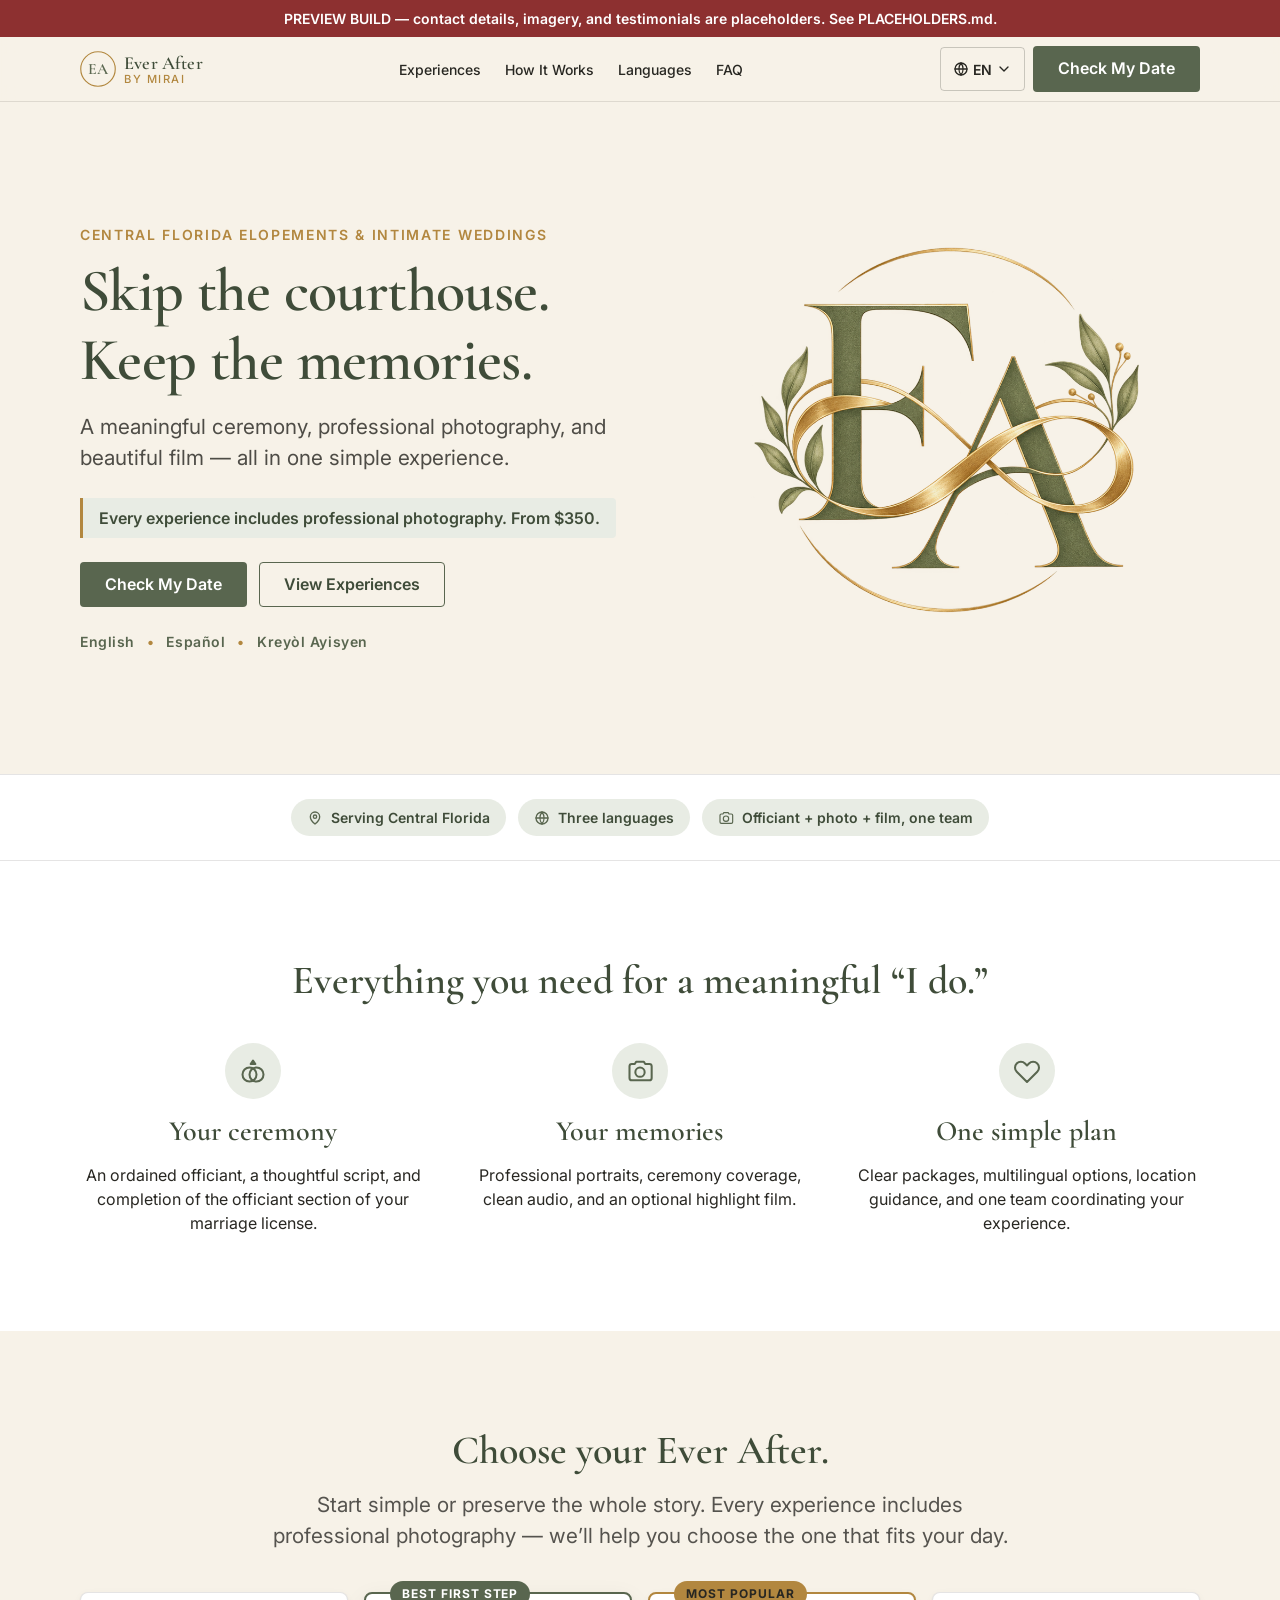
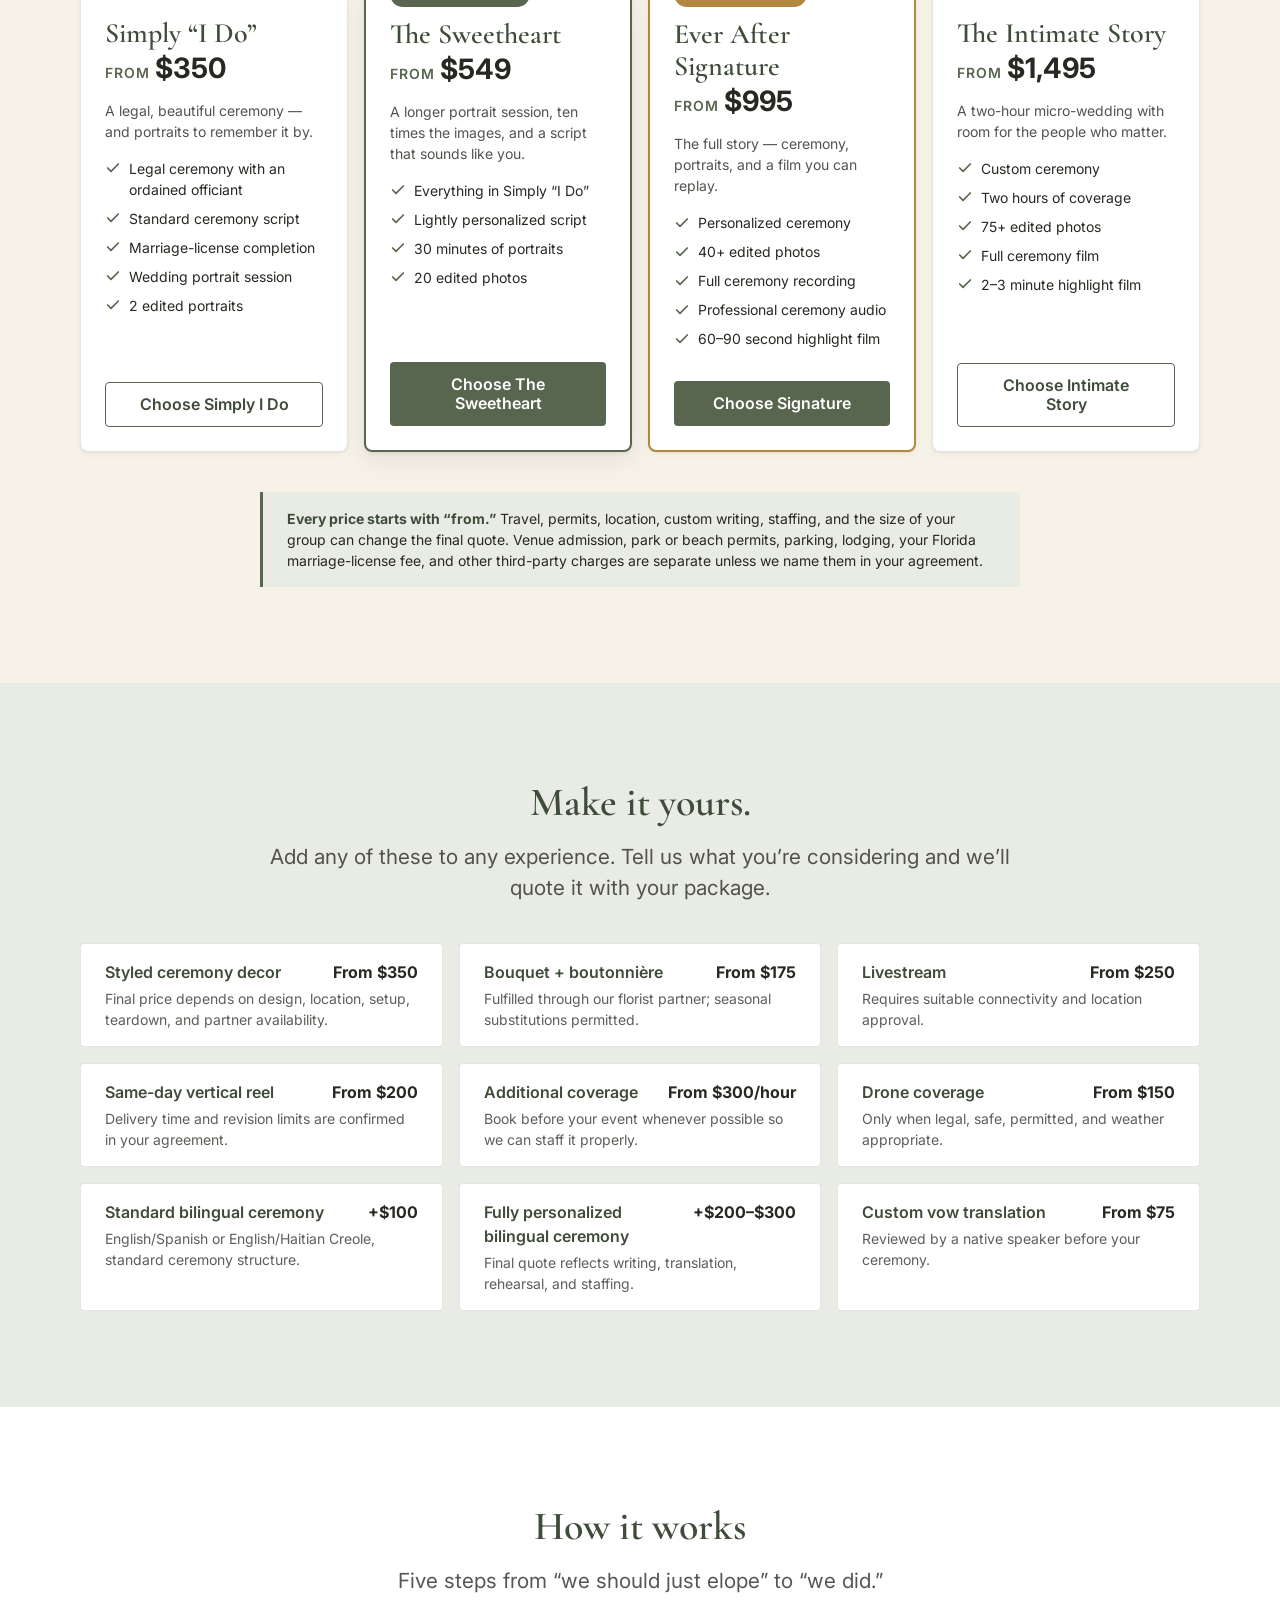
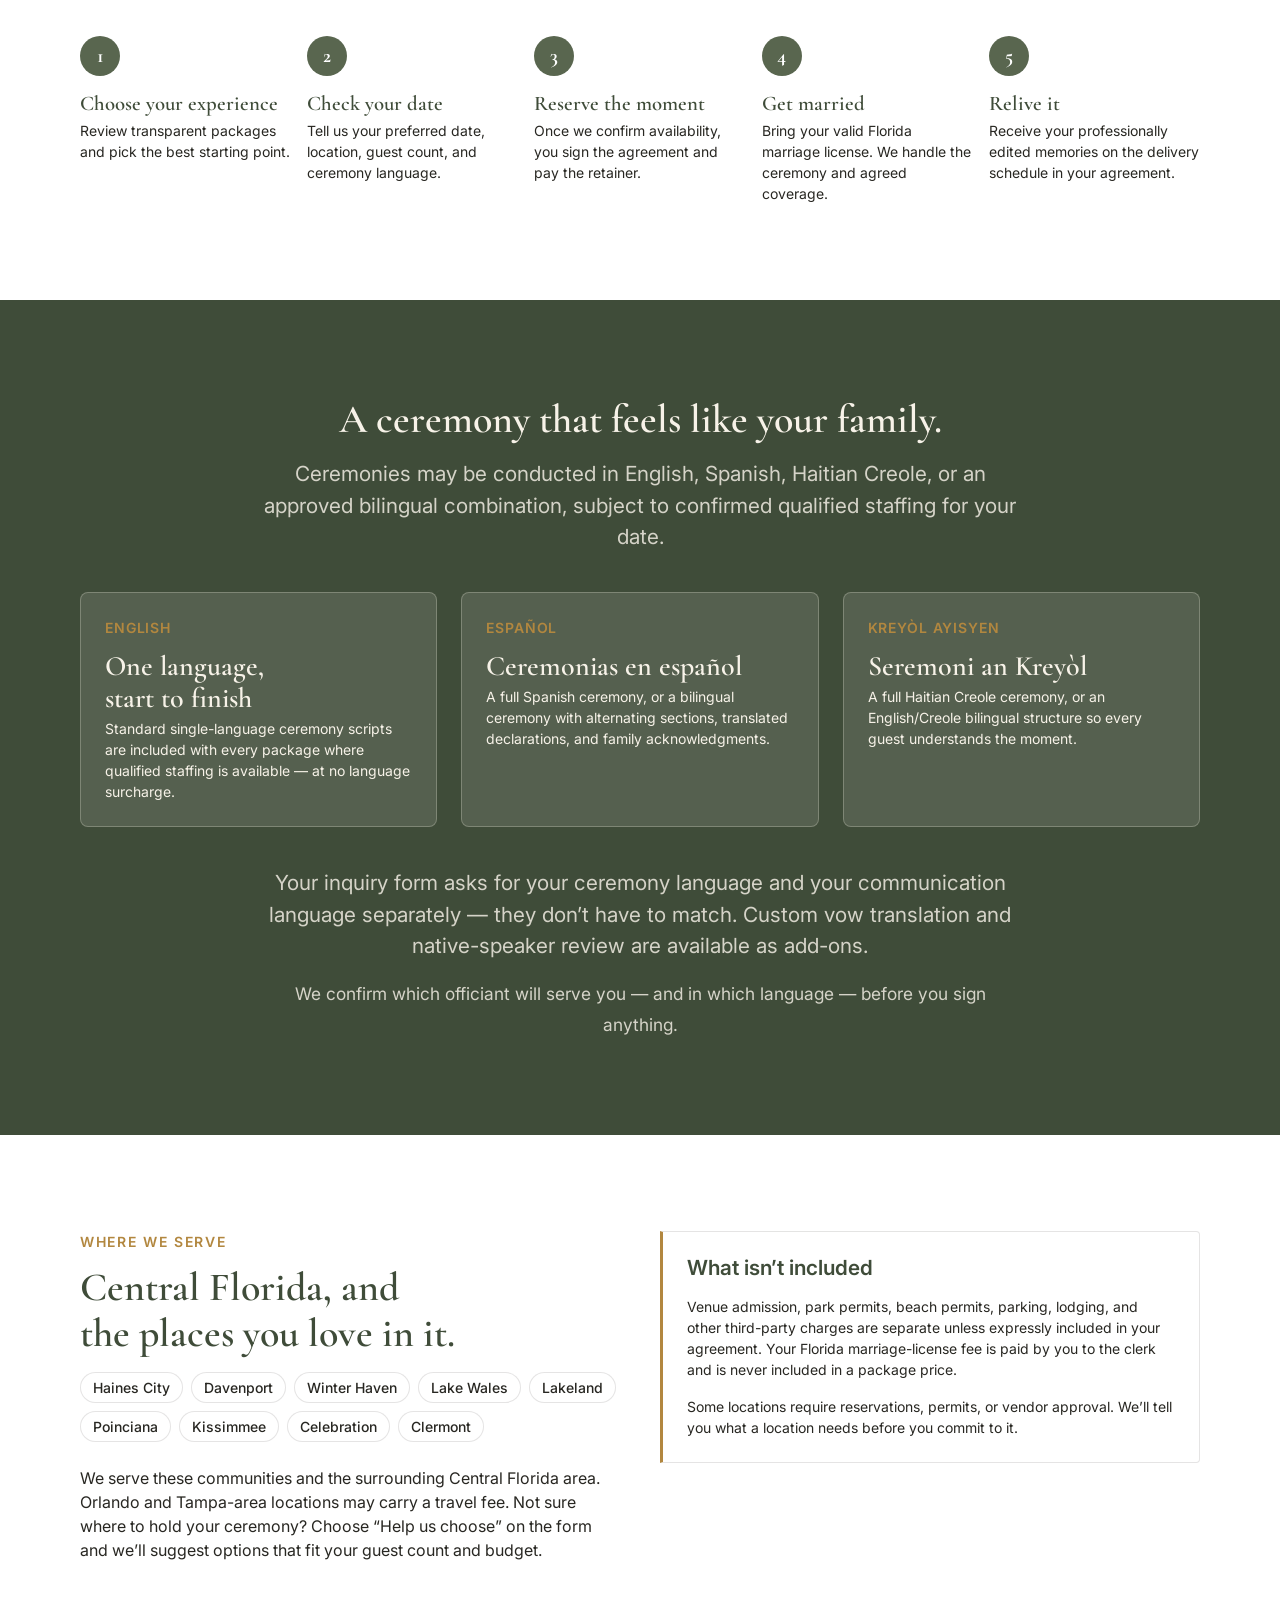
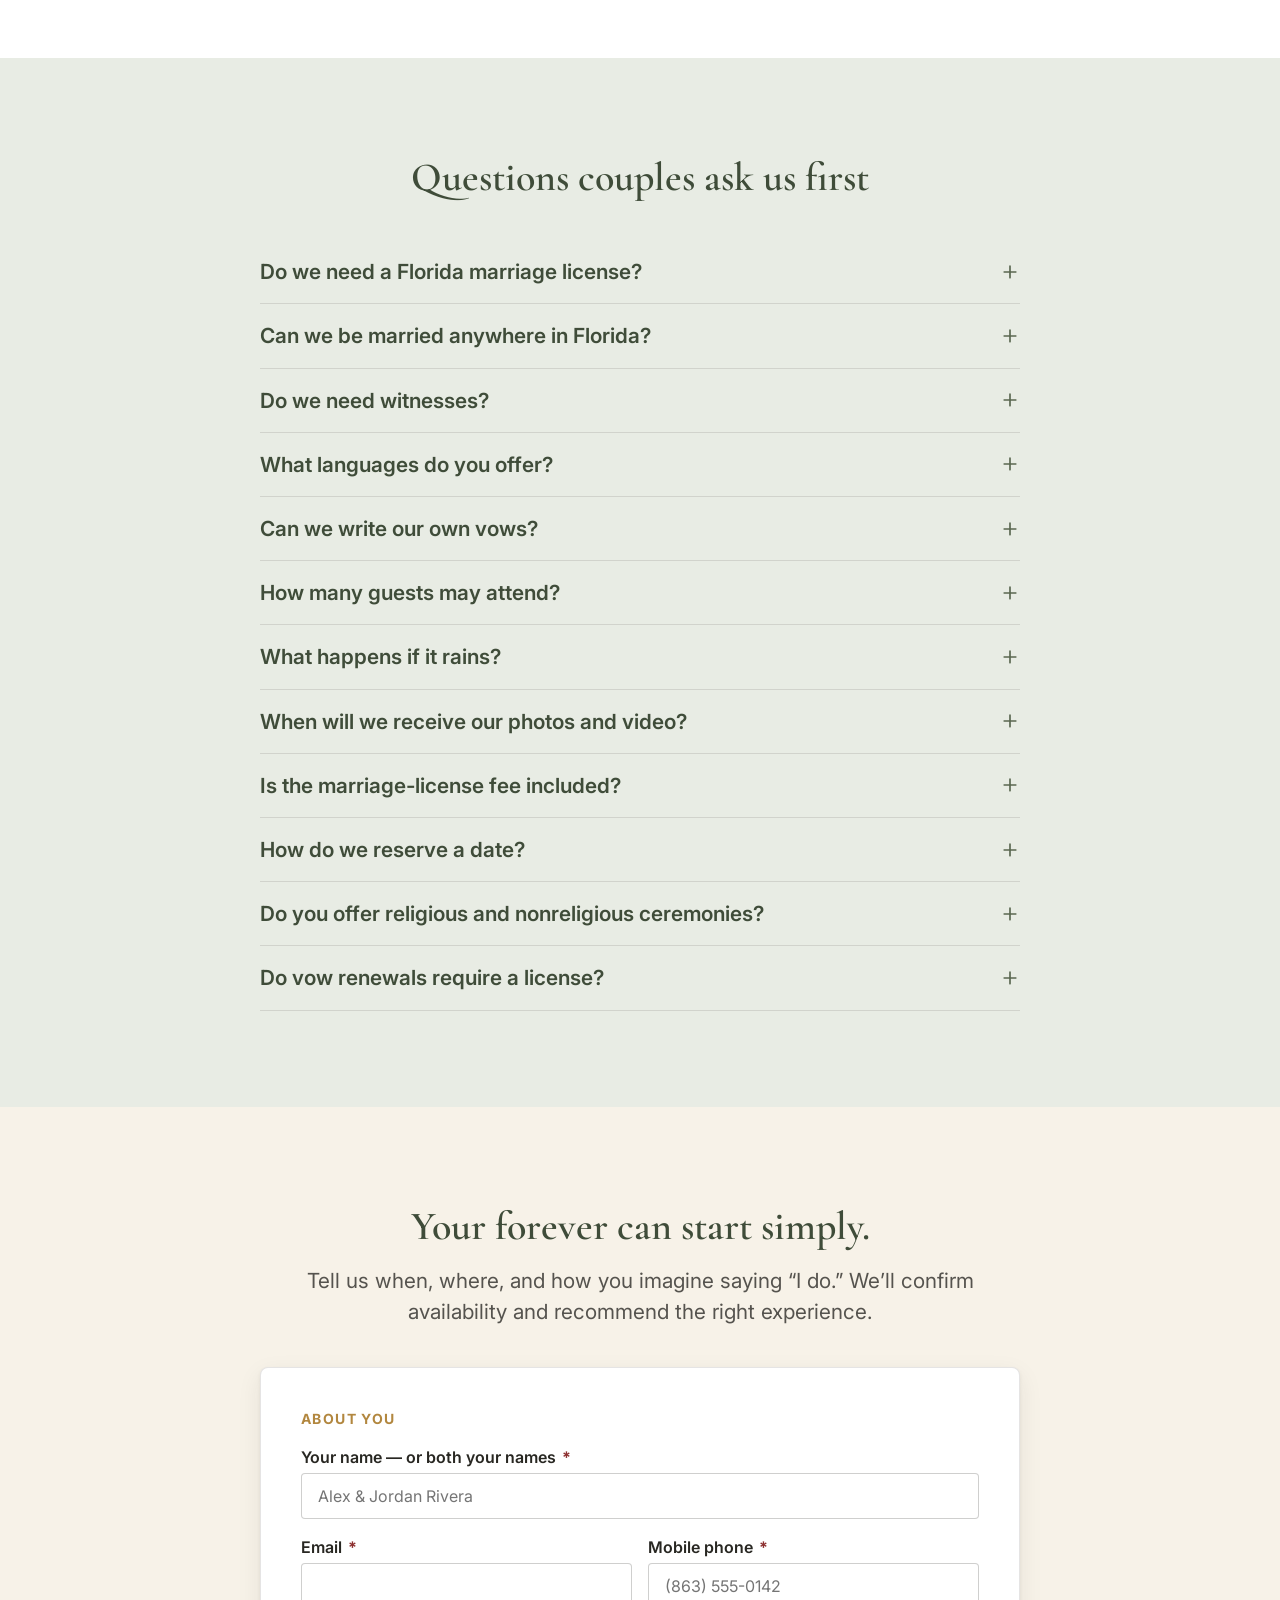
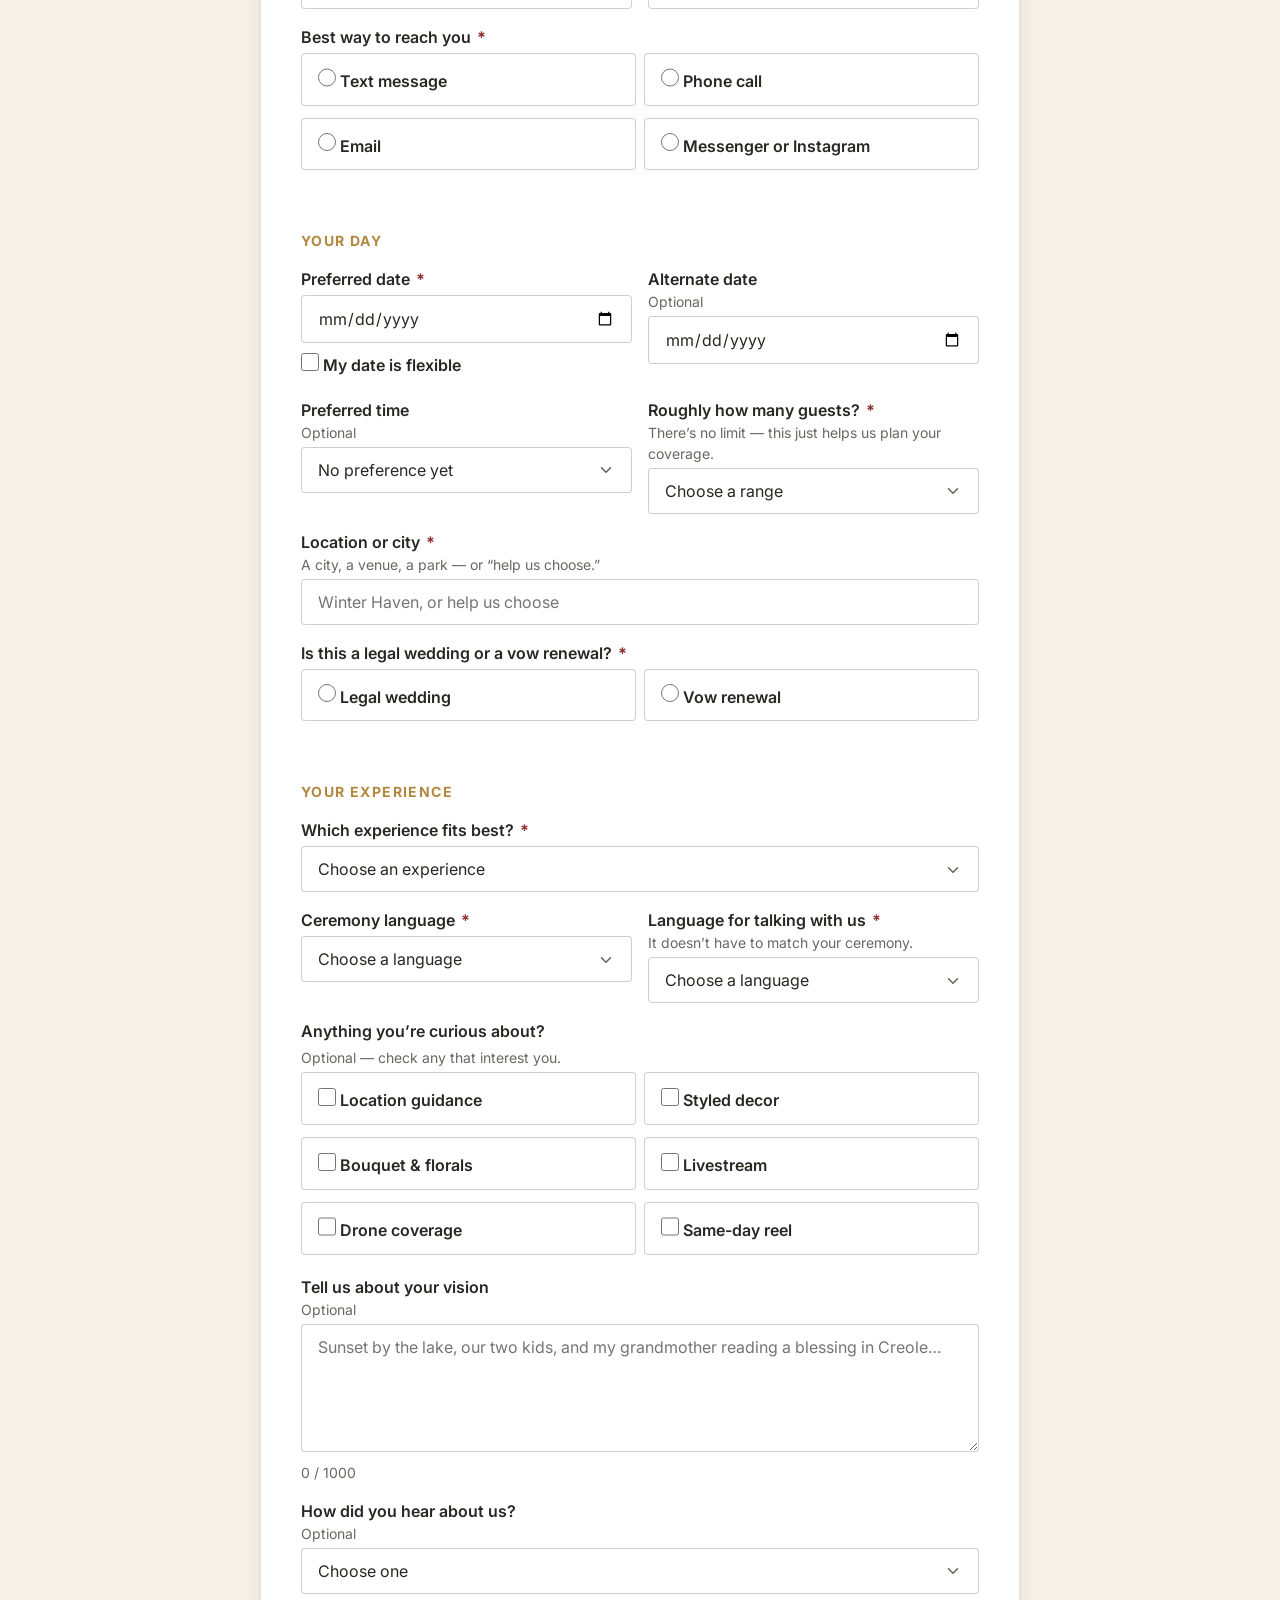
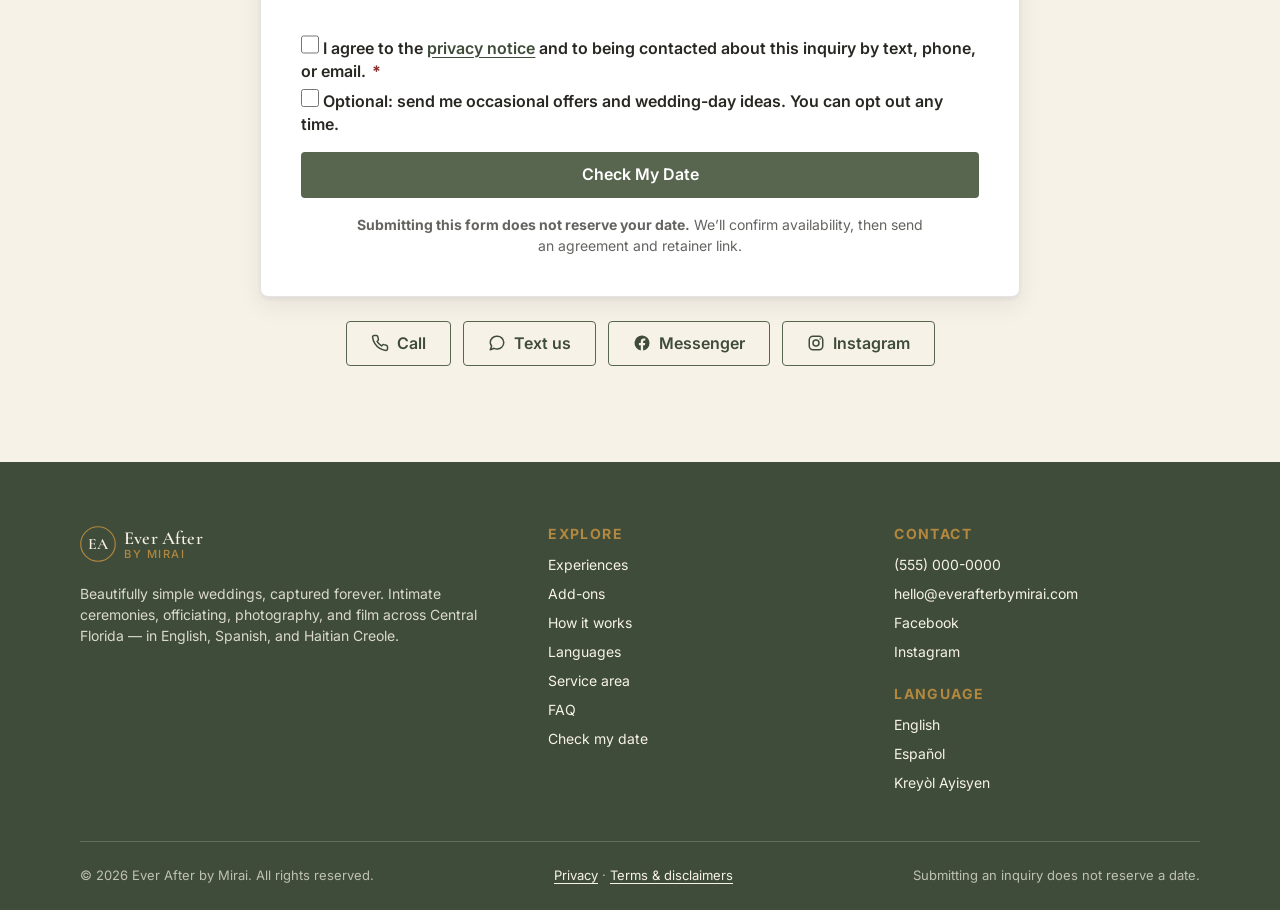
==== index.html @ f6a41e98 "Ever After by Mirai website — EN/ES/HT landing pages Static, no-build marketing and lead-conversion " ====
<!DOCTYPE html>
<html lang="en-US">
<head>
<meta charset="utf-8">
<meta name="viewport" content="width=device-width, initial-scale=1">

<!-- SEO §16.1 -->
<title>Central Florida Elopements &amp; Intimate Weddings | Ever After by Mirai</title>
<meta name="description" content="Simple, meaningful Central Florida weddings with officiating, photography, and film. Every package includes professional photos. English, Spanish, and Haitian Creole. From $350.">

<!-- Canonical + hreflang §9.3. TODO: replace the domain before launch. -->
<link rel="canonical" href="https://everafterbymirai.com/">
<link rel="alternate" hreflang="en-US" href="https://everafterbymirai.com/">
<link rel="alternate" hreflang="es-US" href="https://everafterbymirai.com/es/">
<link rel="alternate" hreflang="ht" href="https://everafterbymirai.com/ht/">
<link rel="alternate" hreflang="x-default" href="https://everafterbymirai.com/">

<!-- Open Graph §16.1 -->
<meta property="og:type" content="website">
<meta property="og:locale" content="en_US">
<meta property="og:locale:alternate" content="es_US">
<meta property="og:locale:alternate" content="ht_HT">
<meta property="og:site_name" content="Ever After by Mirai">
<meta property="og:url" content="https://everafterbymirai.com/">
<meta property="og:title" content="Ever After by Mirai | Intimate Florida Weddings">
<meta property="og:description" content="Officiating, photography, and film in one beautifully simple experience.">
<meta property="og:image" content="https://everafterbymirai.com/assets/images/og-card.jpg">
<meta property="og:image:width" content="1200">
<meta property="og:image:height" content="630">
<meta property="og:image:alt" content="Ever After by Mirai — Central Florida elopements and intimate weddings">
<meta name="twitter:card" content="summary_large_image">

<link rel="icon" href="/assets/icons/favicon.svg" type="image/svg+xml">
<link rel="apple-touch-icon" href="/assets/icons/apple-touch-icon.png">

<!-- Fonts §12.3. display=swap keeps text visible if Google Fonts is slow or
     blocked, per the §14 resilience requirement. -->
<link rel="preconnect" href="https://fonts.googleapis.com">
<link rel="preconnect" href="https://fonts.gstatic.com" crossorigin>
<link rel="stylesheet" href="https://fonts.googleapis.com/css2?family=Cormorant+Garamond:wght@500;600;700&amp;family=Inter:wght@400;500;600;700&amp;display=swap">

<link rel="stylesheet" href="/assets/css/styles.css">

<!--
  Structured data §16.2 — only truthful, currently-verifiable fields.
  Deliberately omitted until confirmed: aggregateRating and review (§16.2
  forbids self-serving review markup), priceRange, openingHours, and a street
  address. TODO: fill telephone, email, and sameAs from §25 before launch.
-->
<script type="application/ld+json">
{
  "@context": "https://schema.org",
  "@type": "LocalBusiness",
  "@id": "https://everafterbymirai.com/#business",
  "name": "Ever After by Mirai",
  "description": "Intimate wedding ceremonies, officiating, photography, and film for couples across Central Florida. Services offered in English, Spanish, and Haitian Creole.",
  "url": "https://everafterbymirai.com/",
  "logo": "https://everafterbymirai.com/assets/icons/logo.svg",
  "image": "https://everafterbymirai.com/assets/images/og-card.jpg",
  "telephone": "+1-555-000-0000",
  "email": "hello@everafterbymirai.com",
  "availableLanguage": ["en", "es", "ht"],
  "areaServed": [
    { "@type": "City", "name": "Haines City", "addressRegion": "FL" },
    { "@type": "City", "name": "Davenport", "addressRegion": "FL" },
    { "@type": "City", "name": "Winter Haven", "addressRegion": "FL" },
    { "@type": "City", "name": "Lake Wales", "addressRegion": "FL" },
    { "@type": "City", "name": "Lakeland", "addressRegion": "FL" },
    { "@type": "City", "name": "Poinciana", "addressRegion": "FL" },
    { "@type": "City", "name": "Kissimmee", "addressRegion": "FL" },
    { "@type": "City", "name": "Celebration", "addressRegion": "FL" },
    { "@type": "City", "name": "Clermont", "addressRegion": "FL" }
  ],
  "sameAs": [
    "https://www.facebook.com/everafterbymirai",
    "https://www.instagram.com/everafterbymirai"
  ]
}
</script>

<script src="/assets/js/main.js" defer></script>
</head>

<body data-page-type="landing">

<!-- ==== DELETE BEFORE PRODUCTION (see PLACEHOLDERS.md) ==================== -->
<div class="placeholder-banner">
  <p>PREVIEW BUILD — contact details, imagery, and testimonials are placeholders. See PLACEHOLDERS.md.</p>
</div>
<!-- ======================================================================== -->

<a class="skip-link" href="#main">Skip to content</a>

<!-- Icon sprite -->
<svg width="0" height="0" style="position:absolute" aria-hidden="true" focusable="false">
  <symbol id="i-check" viewBox="0 0 24 24" fill="none" stroke="currentColor" stroke-width="2.5" stroke-linecap="round" stroke-linejoin="round"><path d="M20 6L9 17l-5-5"/></symbol>
  <symbol id="i-globe" viewBox="0 0 24 24" fill="none" stroke="currentColor" stroke-width="2" stroke-linecap="round" stroke-linejoin="round"><circle cx="12" cy="12" r="9"/><path d="M3 12h18M12 3a15 15 0 010 18M12 3a15 15 0 000 18"/></symbol>
  <symbol id="i-chevron" viewBox="0 0 24 24" fill="none" stroke="currentColor" stroke-width="2" stroke-linecap="round" stroke-linejoin="round"><path d="M6 9l6 6 6-6"/></symbol>
  <symbol id="i-menu" viewBox="0 0 24 24" fill="none" stroke="currentColor" stroke-width="2" stroke-linecap="round"><path d="M3 6h18M3 12h18M3 18h18"/></symbol>
  <symbol id="i-close" viewBox="0 0 24 24" fill="none" stroke="currentColor" stroke-width="2" stroke-linecap="round"><path d="M18 6L6 18M6 6l12 12"/></symbol>
  <symbol id="i-plus" viewBox="0 0 24 24" fill="none" stroke="currentColor" stroke-width="2" stroke-linecap="round"><path d="M12 5v14M5 12h14"/></symbol>
  <symbol id="i-rings" viewBox="0 0 24 24" fill="none" stroke="currentColor" stroke-width="1.75" stroke-linecap="round" stroke-linejoin="round"><circle cx="9" cy="15" r="6"/><circle cx="15" cy="15" r="6"/><path d="M12 3l2 3h-4l2-3z"/></symbol>
  <symbol id="i-camera" viewBox="0 0 24 24" fill="none" stroke="currentColor" stroke-width="1.75" stroke-linecap="round" stroke-linejoin="round"><path d="M3 8a2 2 0 012-2h2.5l1.2-2h6.6l1.2 2H20a2 2 0 012 2v10a2 2 0 01-2 2H5a2 2 0 01-2-2V8z"/><circle cx="12" cy="13" r="4"/></symbol>
  <symbol id="i-calendar" viewBox="0 0 24 24" fill="none" stroke="currentColor" stroke-width="1.75" stroke-linecap="round" stroke-linejoin="round"><rect x="3" y="5" width="18" height="16" rx="2"/><path d="M3 10h18M8 3v4M16 3v4"/></symbol>
  <symbol id="i-pin" viewBox="0 0 24 24" fill="none" stroke="currentColor" stroke-width="2" stroke-linecap="round" stroke-linejoin="round"><path d="M12 21s7-5.5 7-11a7 7 0 10-14 0c0 5.5 7 11 7 11z"/><circle cx="12" cy="10" r="2.5"/></symbol>
  <symbol id="i-phone" viewBox="0 0 24 24" fill="none" stroke="currentColor" stroke-width="2" stroke-linecap="round" stroke-linejoin="round"><path d="M22 16.9v3a2 2 0 01-2.2 2 19.8 19.8 0 01-8.6-3.1 19.5 19.5 0 01-6-6A19.8 19.8 0 012.1 4.2 2 2 0 014.1 2h3a2 2 0 012 1.7c.1 1 .4 1.9.7 2.8a2 2 0 01-.5 2.1L8.1 9.9a16 16 0 006 6l1.3-1.3a2 2 0 012.1-.4c.9.3 1.8.6 2.8.7a2 2 0 011.7 2z"/></symbol>
  <symbol id="i-chat" viewBox="0 0 24 24" fill="none" stroke="currentColor" stroke-width="2" stroke-linecap="round" stroke-linejoin="round"><path d="M21 11.5a8.4 8.4 0 01-9 8.4 9.5 9.5 0 01-3.9-.8L3 21l1.9-4.9A8.4 8.4 0 013 11.5a8.4 8.4 0 018.5-8.4h.5A8.4 8.4 0 0121 11a.5.5 0 010 .5z"/></symbol>
  <symbol id="i-image" viewBox="0 0 24 24" fill="none" stroke="currentColor" stroke-width="1.75" stroke-linecap="round" stroke-linejoin="round"><rect x="3" y="4" width="18" height="16" rx="2"/><circle cx="8.5" cy="9.5" r="1.5"/><path d="M21 15l-5-5L5 20"/></symbol>
  <symbol id="i-heart" viewBox="0 0 24 24" fill="none" stroke="currentColor" stroke-width="1.75" stroke-linecap="round" stroke-linejoin="round"><path d="M20.8 5.6a5 5 0 00-7.1 0L12 7.3l-1.7-1.7a5 5 0 10-7.1 7.1L12 21.4l8.8-8.7a5 5 0 000-7.1z"/></symbol>
  <symbol id="i-facebook" viewBox="0 0 24 24" fill="currentColor"><path d="M22 12a10 10 0 10-11.6 9.9v-7H7.9V12h2.5V9.8c0-2.5 1.5-3.9 3.8-3.9 1.1 0 2.2.2 2.2.2v2.5h-1.3c-1.2 0-1.6.8-1.6 1.6V12h2.8l-.4 2.9h-2.4v7A10 10 0 0022 12z"/></symbol>
  <symbol id="i-instagram" viewBox="0 0 24 24" fill="none" stroke="currentColor" stroke-width="2"><rect x="3" y="3" width="18" height="18" rx="5"/><circle cx="12" cy="12" r="4"/><circle cx="17.5" cy="6.5" r="1" fill="currentColor" stroke="none"/></symbol>
</svg>

<!-- ======================================================================
     HEADER §7.1
     ====================================================================== -->
<header class="site-header">
  <div class="container site-header__inner">

    <a class="brand" href="/">
      <svg class="brand__mark" viewBox="0 0 48 48" aria-hidden="true" focusable="false">
        <circle cx="24" cy="24" r="23" fill="none" stroke="#B2873F" stroke-width="1.5"/>
        <text x="24" y="31" text-anchor="middle" font-family="Cormorant Garamond, Georgia, serif"
              font-size="21" font-weight="600" fill="#59664F">EA</text>
      </svg>
      <span class="brand__name">Ever After<span>by Mirai</span></span>
    </a>

    <nav class="site-nav" aria-label="Main">
      <a href="#experiences">Experiences</a>
      <a href="#how-it-works">How It Works</a>
      <a href="#languages">Languages</a>
      <a href="#faq">FAQ</a>
    </nav>

    <div class="header__actions">

      <!-- Language selector §7.1: text labels, never flags alone -->
      <div class="lang-switcher">
        <button type="button" class="lang-switcher__toggle" data-lang-toggle
                aria-expanded="false" aria-controls="lang-menu"
                aria-label="Change language. Current language: English">
          <svg aria-hidden="true" focusable="false"><use href="#i-globe"></use></svg>
          <span aria-hidden="true">EN</span>
          <svg class="lang-switcher__chev" aria-hidden="true" focusable="false"><use href="#i-chevron"></use></svg>
        </button>
        <ul class="lang-switcher__menu" id="lang-menu" hidden>
          <li><a href="/"    hreflang="en-US" lang="en-US" data-lang-link="en-US" aria-current="true">English <span class="lang-switcher__check" aria-hidden="true">✓</span><span class="visually-hidden">(current language)</span></a></li>
          <li><a href="/es/" hreflang="es-US" lang="es-US" data-lang-link="es-US">Español</a></li>
          <li><a href="/ht/" hreflang="ht"    lang="ht"    data-lang-link="ht">Kreyòl Ayisyen</a></li>
        </ul>
      </div>

      <a class="btn btn--primary header__cta" href="#inquiry">Check My Date</a>

      <button type="button" class="menu-toggle" data-menu-toggle
              aria-expanded="false" aria-controls="mobile-nav" aria-label="Menu">
        <svg class="menu-toggle__open" aria-hidden="true" focusable="false"><use href="#i-menu"></use></svg>
        <svg class="menu-toggle__close" aria-hidden="true" focusable="false"><use href="#i-close"></use></svg>
      </button>
    </div>
  </div>

  <nav class="mobile-nav" id="mobile-nav" aria-label="Mobile" hidden>
    <div class="container">
      <ul>
        <li><a href="#experiences">Experiences</a></li>
        <li><a href="#how-it-works">How It Works</a></li>
        <li><a href="#languages">Languages</a></li>
        <li><a href="#service-area">Service Area</a></li>
        <li><a href="#faq">FAQ</a></li>
      </ul>
      <a class="btn btn--primary btn--block" href="#inquiry">Check My Date</a>
    </div>
  </nav>
</header>

<main id="main">

<!-- ======================================================================
     HERO §7.2
     ====================================================================== -->
<section class="hero" data-hero>
  <div class="container hero__grid">
    <div class="hero__content">
      <span class="eyebrow">Central Florida Elopements &amp; Intimate Weddings</span>
      <h1>Skip the courthouse.<br>Keep the memories.</h1>
      <p class="hero__lede">
        A meaningful ceremony, professional photography, and beautiful film —
        all in one simple experience.
      </p>
      <p class="hero__price">Every experience includes professional photography. From&nbsp;$350.</p>

      <div class="btn-row">
        <a class="btn btn--primary" href="#inquiry">Check My Date</a>
        <a class="btn btn--secondary" href="#experiences">View Experiences</a>
      </div>

      <p class="hero__trust">
        English <span aria-hidden="true">•</span> Español <span aria-hidden="true">•</span> Kreyòl Ayisyen
      </p>
    </div>

    <!--
      §7.2 / §7.8: the brand monogram stands in until a real intimate-wedding
      photograph is available. It is brand art, not client work, so nothing here
      implies a past wedding. Alt text describes it as the logo it is.
      TODO: replace with a real hero photograph — see PLACEHOLDERS.md.
    -->
    <div class="hero__media hero__media--brand">
      <img src="/assets/images/ea-monogram.png"
           alt="Ever After by Mirai monogram: the letters E and A in sage green, joined by a gold ribbon and framed by olive leaves."
           width="900" height="900"
           fetchpriority="high" decoding="async">
    </div>
  </div>
</section>

<!-- Trust chips §12.4 -->
<div class="trust-chips">
  <span class="chip"><svg aria-hidden="true" focusable="false"><use href="#i-pin"></use></svg> Serving Central Florida</span>
  <span class="chip"><svg aria-hidden="true" focusable="false"><use href="#i-globe"></use></svg> Three languages</span>
  <span class="chip"><svg aria-hidden="true" focusable="false"><use href="#i-camera"></use></svg> Officiant + photo + film, one team</span>
</div>

<!-- ======================================================================
     VALUE PROPOSITION §7.3
     ====================================================================== -->
<section class="section section--white" aria-labelledby="value-heading">
  <div class="container">
    <div class="section-head">
      <h2 id="value-heading">Everything you need for a meaningful “I do.”</h2>
    </div>

    <div class="pillars">
      <div class="pillar">
        <span class="pillar__icon"><svg aria-hidden="true" focusable="false"><use href="#i-rings"></use></svg></span>
        <h3>Your ceremony</h3>
        <p>An ordained officiant, a thoughtful script, and completion of the officiant section of your marriage license.</p>
      </div>
      <div class="pillar">
        <span class="pillar__icon"><svg aria-hidden="true" focusable="false"><use href="#i-camera"></use></svg></span>
        <h3>Your memories</h3>
        <p>Professional portraits, ceremony coverage, clean audio, and an optional highlight film.</p>
      </div>
      <div class="pillar">
        <span class="pillar__icon"><svg aria-hidden="true" focusable="false"><use href="#i-heart"></use></svg></span>
        <h3>One simple plan</h3>
        <p>Clear packages, multilingual options, location guidance, and one team coordinating your experience.</p>
      </div>
    </div>
  </div>
</section>

<!-- ======================================================================
     PACKAGES §7.4
     ====================================================================== -->
<section class="section section--ivory" id="experiences" aria-labelledby="packages-heading">
  <div class="container">
    <div class="section-head">
      <h2 id="packages-heading">Choose your Ever After.</h2>
      <p>
        Start simple or preserve the whole story. Every experience includes
        professional photography — we’ll help you choose the one that fits your day.
      </p>
    </div>

    <div class="packages">

      <article class="package" data-package-id="simply-i-do">
        <h3 class="package__name">Simply “I Do”</h3>
        <p class="package__price"><span class="from">From</span> $350</p>
        <p class="package__desc">A legal, beautiful ceremony — and portraits to remember it by.</p>
        <ul class="package__list">
          <li><svg aria-hidden="true" focusable="false"><use href="#i-check"></use></svg> Legal ceremony with an ordained officiant</li>
          <li><svg aria-hidden="true" focusable="false"><use href="#i-check"></use></svg> Standard ceremony script</li>
          <li><svg aria-hidden="true" focusable="false"><use href="#i-check"></use></svg> Marriage-license completion</li>
          <li><svg aria-hidden="true" focusable="false"><use href="#i-check"></use></svg> Wedding portrait session</li>
          <li><svg aria-hidden="true" focusable="false"><use href="#i-check"></use></svg> 2 edited portraits</li>
        </ul>
        <button type="button" class="btn btn--secondary btn--block"
                data-package-select="simply-i-do" data-package-price="350">
          Choose Simply I Do
        </button>
      </article>

      <!-- §7.4: The Sweetheart is visually emphasized as the approachable
           entry into media coverage. -->
      <article class="package package--featured" data-package-id="sweetheart">
        <span class="package__flag package__flag--featured">Best first step</span>
        <h3 class="package__name">The Sweetheart</h3>
        <p class="package__price"><span class="from">From</span> $549</p>
        <p class="package__desc">A longer portrait session, ten times the images, and a script that sounds like you.</p>
        <ul class="package__list">
          <li><svg aria-hidden="true" focusable="false"><use href="#i-check"></use></svg> Everything in Simply “I Do”</li>
          <li><svg aria-hidden="true" focusable="false"><use href="#i-check"></use></svg> Lightly personalized script</li>
          <li><svg aria-hidden="true" focusable="false"><use href="#i-check"></use></svg> 30 minutes of portraits</li>
          <li><svg aria-hidden="true" focusable="false"><use href="#i-check"></use></svg> 20 edited photos</li>
        </ul>
        <button type="button" class="btn btn--primary btn--block"
                data-package-select="sweetheart" data-package-price="549">
          Choose The Sweetheart
        </button>
      </article>

      <article class="package package--popular" data-package-id="signature">
        <span class="package__flag package__flag--popular">Most popular</span>
        <h3 class="package__name">Ever After Signature</h3>
        <p class="package__price"><span class="from">From</span> $995</p>
        <p class="package__desc">The full story — ceremony, portraits, and a film you can replay.</p>
        <ul class="package__list">
          <li><svg aria-hidden="true" focusable="false"><use href="#i-check"></use></svg> Personalized ceremony</li>
          <li><svg aria-hidden="true" focusable="false"><use href="#i-check"></use></svg> 40+ edited photos</li>
          <li><svg aria-hidden="true" focusable="false"><use href="#i-check"></use></svg> Full ceremony recording</li>
          <li><svg aria-hidden="true" focusable="false"><use href="#i-check"></use></svg> Professional ceremony audio</li>
          <li><svg aria-hidden="true" focusable="false"><use href="#i-check"></use></svg> 60–90 second highlight film</li>
        </ul>
        <button type="button" class="btn btn--primary btn--block"
                data-package-select="signature" data-package-price="995">
          Choose Signature
        </button>
      </article>

      <article class="package" data-package-id="intimate-story">
        <h3 class="package__name">The Intimate Story</h3>
        <p class="package__price"><span class="from">From</span> $1,495</p>
        <p class="package__desc">A two-hour micro-wedding with room for the people who matter.</p>
        <ul class="package__list">
          <li><svg aria-hidden="true" focusable="false"><use href="#i-check"></use></svg> Custom ceremony</li>
          <li><svg aria-hidden="true" focusable="false"><use href="#i-check"></use></svg> Two hours of coverage</li>
          <li><svg aria-hidden="true" focusable="false"><use href="#i-check"></use></svg> 75+ edited photos</li>
          <li><svg aria-hidden="true" focusable="false"><use href="#i-check"></use></svg> Full ceremony film</li>
          <li><svg aria-hidden="true" focusable="false"><use href="#i-check"></use></svg> 2–3 minute highlight film</li>
        </ul>
        <button type="button" class="btn btn--secondary btn--block"
                data-package-select="intimate-story" data-package-price="1495">
          Choose Intimate Story
        </button>
      </article>
    </div>

    <!-- §7.4 package-display rule + PKG-01, PKG-05, PKG-06 -->
    <div class="package-note">
      <p>
        <strong>Every price starts with “from.”</strong> Travel, permits, location,
        custom writing, staffing, and the size of your group can change the final
        quote. Venue admission, park or beach permits, parking, lodging, your
        Florida marriage-license fee, and other third-party charges are separate
        unless we name them in your agreement.
      </p>
    </div>
  </div>
</section>

<!-- ======================================================================
     ADD-ONS §7.5
     ====================================================================== -->
<section class="section section--sage" id="add-ons" aria-labelledby="addons-heading">
  <div class="container">
    <div class="section-head">
      <h2 id="addons-heading">Make it yours.</h2>
      <p>Add any of these to any experience. Tell us what you’re considering and we’ll quote it with your package.</p>
    </div>

    <div class="addons">
      <div class="addon">
        <p class="addon__head"><span class="addon__name">Styled ceremony decor</span><span class="addon__price">From $350</span></p>
        <p class="addon__note">Final price depends on design, location, setup, teardown, and partner availability.</p>
      </div>
      <div class="addon">
        <p class="addon__head"><span class="addon__name">Bouquet + boutonnière</span><span class="addon__price">From $175</span></p>
        <p class="addon__note">Fulfilled through our florist partner; seasonal substitutions permitted.</p>
      </div>
      <div class="addon">
        <p class="addon__head"><span class="addon__name">Livestream</span><span class="addon__price">From $250</span></p>
        <p class="addon__note">Requires suitable connectivity and location approval.</p>
      </div>
      <div class="addon">
        <p class="addon__head"><span class="addon__name">Same-day vertical reel</span><span class="addon__price">From $200</span></p>
        <p class="addon__note">Delivery time and revision limits are confirmed in your agreement.</p>
      </div>
      <div class="addon">
        <p class="addon__head"><span class="addon__name">Additional coverage</span><span class="addon__price">From $300/hour</span></p>
        <p class="addon__note">Book before your event whenever possible so we can staff it properly.</p>
      </div>
      <div class="addon">
        <p class="addon__head"><span class="addon__name">Drone coverage</span><span class="addon__price">From $150</span></p>
        <p class="addon__note">Only when legal, safe, permitted, and weather appropriate.</p>
      </div>
      <div class="addon">
        <p class="addon__head"><span class="addon__name">Standard bilingual ceremony</span><span class="addon__price">+$100</span></p>
        <p class="addon__note">English/Spanish or English/Haitian Creole, standard ceremony structure.</p>
      </div>
      <div class="addon">
        <p class="addon__head"><span class="addon__name">Fully personalized bilingual ceremony</span><span class="addon__price">+$200–$300</span></p>
        <p class="addon__note">Final quote reflects writing, translation, rehearsal, and staffing.</p>
      </div>
      <div class="addon">
        <p class="addon__head"><span class="addon__name">Custom vow translation</span><span class="addon__price">From $75</span></p>
        <p class="addon__note">Reviewed by a native speaker before your ceremony.</p>
      </div>
    </div>
  </div>
</section>

<!-- ======================================================================
     HOW IT WORKS §7.6
     ====================================================================== -->
<section class="section section--white" id="how-it-works" aria-labelledby="how-heading">
  <div class="container">
    <div class="section-head">
      <h2 id="how-heading">How it works</h2>
      <p>Five steps from “we should just elope” to “we did.”</p>
    </div>

    <ol class="steps">
      <li class="step">
        <h3>Choose your experience</h3>
        <p>Review transparent packages and pick the best starting point.</p>
      </li>
      <li class="step">
        <h3>Check your date</h3>
        <p>Tell us your preferred date, location, guest count, and ceremony language.</p>
      </li>
      <li class="step">
        <h3>Reserve the moment</h3>
        <p>Once we confirm availability, you sign the agreement and pay the retainer.</p>
      </li>
      <li class="step">
        <h3>Get married</h3>
        <p>Bring your valid Florida marriage license. We handle the ceremony and agreed coverage.</p>
      </li>
      <li class="step">
        <h3>Relive it</h3>
        <p>Receive your professionally edited memories on the delivery schedule in your agreement.</p>
      </li>
    </ol>
  </div>
</section>

<!-- ======================================================================
     LANGUAGES §7.7
     ====================================================================== -->
<section class="section section--deep" id="languages" aria-labelledby="lang-heading">
  <div class="container">
    <div class="section-head">
      <h2 id="lang-heading">A ceremony that feels like your family.</h2>
      <p>
        Ceremonies may be conducted in English, Spanish, Haitian Creole, or an
        approved bilingual combination, subject to confirmed qualified staffing
        for your date.
      </p>
    </div>

    <div class="lang-grid">
      <div class="lang-card">
        <span class="lang-card__native" lang="en">English</span>
        <h3>One language, start to finish</h3>
        <p>Standard single-language ceremony scripts are included with every package where qualified staffing is available — at no language surcharge.</p>
      </div>
      <div class="lang-card">
        <span class="lang-card__native" lang="es">Español</span>
        <h3>Ceremonias en español</h3>
        <p>A full Spanish ceremony, or a bilingual ceremony with alternating sections, translated declarations, and family acknowledgments.</p>
      </div>
      <div class="lang-card">
        <span class="lang-card__native" lang="ht">Kreyòl Ayisyen</span>
        <h3>Seremoni an Kreyòl</h3>
        <p>A full Haitian Creole ceremony, or an English/Creole bilingual structure so every guest understands the moment.</p>
      </div>
    </div>

    <div class="section-head" style="margin-bottom:0">
      <p>
        Your inquiry form asks for your ceremony language and your communication
        language separately — they don’t have to match. Custom vow translation
        and native-speaker review are available as add-ons.
      </p>
      <!-- §7.7: do not imply every team member is fluent in every language.
           Naming the officiant happens after staffing is finalized. -->
      <p><small>We confirm which officiant will serve you — and in which language — before you sign anything.</small></p>
    </div>
  </div>
</section>

<!-- ======================================================================
     GALLERY §7.8 — REMOVED PENDING REAL IMAGERY

     The placeholder-tile gallery was removed at the owner's request: it will
     return once Ever After by Mirai has its own ceremony, portrait, detail,
     and reaction photographs. §7.8 and §11.2 forbid decorative or generated
     imagery standing in for client work, so an empty section is the honest
     state until then.

     When real images exist, restore this section between the languages and
     service-area sections. The .gallery, .gallery__item and .gallery__placeholder
     styles are still in assets/css/styles.css, and main.js still tracks the
     gallery_engage event for any [data-gallery-asset] element.

     TESTIMONIALS §11.3 also belong here once three real, consented quotes
     exist. §12.4 forbids fabricated ratings, so none ship as placeholders.
     ====================================================================== -->

<!-- ======================================================================
     SERVICE AREA §7.9
     ====================================================================== -->
<section class="section section--white" id="service-area" aria-labelledby="area-heading">
  <div class="container">
    <div class="area-grid">
      <div>
        <span class="eyebrow">Where we serve</span>
        <h2 id="area-heading">Central Florida, and the places you love in it.</h2>
        <ul class="city-list">
          <li>Haines City</li><li>Davenport</li><li>Winter Haven</li>
          <li>Lake Wales</li><li>Lakeland</li><li>Poinciana</li>
          <li>Kissimmee</li><li>Celebration</li><li>Clermont</li>
        </ul>
        <p>
          We serve these communities and the surrounding Central Florida area.
          Orlando and Tampa-area locations may carry a travel fee. Not sure where
          to hold your ceremony? Choose “Help us choose” on the form and we’ll
          suggest options that fit your guest count and budget.
        </p>
      </div>

      <div class="callout">
        <h3>What isn’t included</h3>
        <p>
          Venue admission, park permits, beach permits, parking, lodging, and
          other third-party charges are separate unless expressly included in
          your agreement. Your Florida marriage-license fee is paid by you to
          the clerk and is never included in a package price.
        </p>
        <p>
          Some locations require reservations, permits, or vendor approval. We’ll
          tell you what a location needs before you commit to it.
        </p>
      </div>
    </div>
  </div>
</section>

<!-- ======================================================================
     FAQ §7.10
     ====================================================================== -->
<section class="section section--sage" id="faq" aria-labelledby="faq-heading">
  <div class="container">
    <div class="section-head">
      <h2 id="faq-heading">Questions couples ask us first</h2>
    </div>

    <div class="faq">

      <details class="faq__item" data-faq-id="license-required">
        <summary>Do we need a Florida marriage license?
          <svg class="faq__icon" aria-hidden="true" focusable="false"><use href="#i-plus"></use></svg>
        </summary>
        <div class="faq__body">
          <p>
            Yes — for a legal marriage in Florida, you obtain the license yourselves
            from any Florida county clerk before your ceremony, and bring the valid,
            effective, unexpired license with you on the day. We complete the
            officiant’s section and follow the clerk’s return procedure.
          </p>
          <p>
            We offer marriage-license guidance, not legal advice. The issuing clerk
            is always the authority on current requirements and fees.
          </p>
        </div>
      </details>

      <details class="faq__item" data-faq-id="anywhere-in-florida">
        <summary>Can we be married anywhere in Florida?
          <svg class="faq__icon" aria-hidden="true" focusable="false"><use href="#i-plus"></use></svg>
        </summary>
        <div class="faq__body">
          <p>
            A Florida marriage license is generally valid throughout the state. The
            practical limit is the location itself: parks, beaches, gardens, and
            private venues can require reservations, permits, admission fees, or
            approval of outside vendors.
          </p>
          <p>
            Tell us where you’re imagining and we’ll tell you what it takes to
            marry there.
          </p>
        </div>
      </details>

      <details class="faq__item" data-faq-id="witnesses">
        <summary>Do we need witnesses?
          <svg class="faq__icon" aria-hidden="true" focusable="false"><use href="#i-plus"></use></svg>
        </summary>
        <div class="faq__body">
          <p>
            Follow the guidance your issuing county clerk gives you when you obtain
            your license — they set the requirement, and we won’t add conditions
            they haven’t imposed. If your license requires witness signatures,
            bring the witnesses; if you need help arranging one, ask us.
          </p>
        </div>
      </details>

      <details class="faq__item" data-faq-id="languages">
        <summary>What languages do you offer?
          <svg class="faq__icon" aria-hidden="true" focusable="false"><use href="#i-plus"></use></svg>
        </summary>
        <div class="faq__body">
          <p>
            English, Spanish, Haitian Creole, and confirmed bilingual combinations
            of those — English/Spanish or English/Haitian Creole. Availability
            depends on qualified staffing for your specific date, which we confirm
            before you sign anything.
          </p>
          <p>
            A standard single-language ceremony is never surcharged for choosing
            Spanish or Haitian Creole. Bilingual and custom-translation pricing
            reflects the extra writing, review, and rehearsal involved.
          </p>
        </div>
      </details>

      <details class="faq__item" data-faq-id="own-vows">
        <summary>Can we write our own vows?
          <svg class="faq__icon" aria-hidden="true" focusable="false"><use href="#i-plus"></use></svg>
        </summary>
        <div class="faq__body">
          <p>
            Yes, and we encourage it. If you’d like help, we offer writing support
            and custom vow translation reviewed by a native speaker, so you can say
            your vows in the language that means the most to you.
          </p>
        </div>
      </details>

      <details class="faq__item" data-faq-id="guest-count">
        <summary>How many guests may attend?
          <svg class="faq__icon" aria-hidden="true" focusable="false"><use href="#i-plus"></use></svg>
        </summary>
        <div class="faq__body">
          <p>
            As many as you like — we don’t cap guest counts on any experience.
            Invite two people or fifty.
          </p>
          <p>
            The practical limit is your location, not your package: parks,
            venues, and private properties set their own capacity, and some
            require reservations or permits for larger groups. Tell us roughly
            how many people you’re expecting and we’ll make sure the location and
            our coverage fit the day.
          </p>
        </div>
      </details>

      <details class="faq__item" data-faq-id="rain">
        <summary>What happens if it rains?
          <svg class="faq__icon" aria-hidden="true" focusable="false"><use href="#i-plus"></use></svg>
        </summary>
        <div class="faq__body">
          <p>
            We agree on a backup location with you in advance, and your agreement
            sets a weather decision deadline before the ceremony along with the
            rescheduling terms. Florida weather is part of planning here, not a
            surprise — we plan for it with you.
          </p>
          <!-- TODO §25: replace with the exact decision-deadline window and
               reschedule terms from the final contract. -->
        </div>
      </details>

      <details class="faq__item" data-faq-id="delivery">
        <summary>When will we receive our photos and video?
          <svg class="faq__icon" aria-hidden="true" focusable="false"><use href="#i-plus"></use></svg>
        </summary>
        <div class="faq__body">
          <!-- TODO §25: publish these only if operationally sustainable. -->
          <p>
            Our target schedule is previews within 72 hours, edited photos within
            14 days, and films within 21 days. Your agreement states the delivery
            schedule that applies to your booking.
          </p>
        </div>
      </details>

      <details class="faq__item" data-faq-id="license-fee">
        <summary>Is the marriage-license fee included?
          <svg class="faq__icon" aria-hidden="true" focusable="false"><use href="#i-plus"></use></svg>
        </summary>
        <div class="faq__body">
          <p>
            No. Your license fee is paid directly to the county clerk. Venue costs,
            permits, parking, and third-party vendor fees are also separate unless
            your agreement expressly includes them.
          </p>
        </div>
      </details>

      <details class="faq__item" data-faq-id="reserve-date">
        <summary>How do we reserve a date?
          <svg class="faq__icon" aria-hidden="true" focusable="false"><use href="#i-plus"></use></svg>
        </summary>
        <div class="faq__body">
          <p>
            Three things, in order: we confirm availability, you sign the agreement,
            and you pay the retainer. Only then is your date reserved.
          </p>
          <p>
            <strong>Submitting the inquiry form does not reserve your date</strong> —
            it starts the conversation so we can check availability for you.
          </p>
        </div>
      </details>

      <details class="faq__item" data-faq-id="religious">
        <summary>Do you offer religious and nonreligious ceremonies?
          <svg class="faq__icon" aria-hidden="true" focusable="false"><use href="#i-plus"></use></svg>
        </summary>
        <div class="faq__body">
          <!-- TODO §25: confirm the exact supported range with the officiant
               before launch, then state it precisely here. -->
          <p>
            We conduct religious, spiritual, blended, and entirely secular
            ceremonies. Tell us what your families expect and what feels right to
            you, and we’ll shape the script around it.
          </p>
        </div>
      </details>

      <details class="faq__item" data-faq-id="vow-renewal">
        <summary>Do vow renewals require a license?
          <svg class="faq__icon" aria-hidden="true" focusable="false"><use href="#i-plus"></use></svg>
        </summary>
        <div class="faq__body">
          <p>
            No. A vow renewal is a symbolic celebration of a marriage you already
            have, so no new marriage license is generally required — and a renewal
            is not a new legal marriage. Every package works for a renewal; just
            select “Vow renewal” on the form.
          </p>
        </div>
      </details>

    </div>
  </div>
</section>

<!-- ======================================================================
     FINAL CONVERSION + INQUIRY FORM §7.11, §10
     ====================================================================== -->
<section class="section section--ivory" id="inquiry" aria-labelledby="inquiry-heading">
  <div class="container">

    <div class="section-head">
      <!-- tabindex="-1" so the package CTAs can move focus here -->
      <h2 id="inquiry-heading" tabindex="-1">Your forever can start simply.</h2>
      <p>Tell us when, where, and how you imagine saying “I do.” We’ll confirm availability and recommend the right experience.</p>
    </div>

    <div class="form-wrap">

      <!-- Error summary §19 -->
      <div class="form-error-summary" id="form-error-summary" role="alert" tabindex="-1" hidden>
        <h3>Please fix the following before sending:</h3>
        <ul id="form-error-summary-list"></ul>
      </div>

      <!-- Network failure §14: never fail silently; always offer a way out -->
      <div class="form-error-summary" id="form-network-error" role="alert" tabindex="-1" hidden>
        <h3>We couldn’t send your inquiry</h3>
        <p>Please try again. If it still doesn’t work, contact us directly — we don’t want to miss you.</p>
        <div class="btn-row">
          <a class="btn btn--primary" href="tel:+15550000000" data-contact-channel="call" data-section="form-error">Call us</a>
          <a class="btn btn--secondary" href="sms:+15550000000" data-contact-channel="text" data-section="form-error">Text us</a>
        </div>
      </div>

      <!--
        Netlify Forms §17.2: real static HTML form present at deploy time, unique
        form name, matching hidden form-name field, honeypot. JS upgrades this to
        a fetch POST so failures are visible; without JS the native POST to
        /thank-you/ still works.
      -->
      <form
        name="date-inquiry"
        method="POST"
        action="/thank-you/"
        data-netlify="true"
        netlify-honeypot="bot-field"
        data-inquiry-form
        data-endpoint="/"
        novalidate
        data-msg-required="This field is required."
        data-msg-email="Enter a valid email address."
        data-msg-tel="Enter a valid phone number."
        data-msg-date="Choose a date, or check “My date is flexible.”"
        data-msg-sending="Sending…">

        <input type="hidden" name="form-name" value="date-inquiry">

        <!-- Honeypot §10.3 -->
        <p class="hp" aria-hidden="true">
          <label>Don’t fill this out if you’re human: <input name="bot-field" tabindex="-1" autocomplete="off"></label>
        </p>

        <!-- Hidden attribution §10.2 -->
        <input type="hidden" name="utm_source" value="">
        <input type="hidden" name="utm_medium" value="">
        <input type="hidden" name="utm_campaign" value="">
        <input type="hidden" name="utm_content" value="">
        <input type="hidden" name="utm_term" value="">
        <input type="hidden" name="landing_page" value="">
        <input type="hidden" name="referrer" value="">
        <input type="hidden" name="locale" value="en-US">
        <input type="hidden" name="selected_package" value="">
        <input type="hidden" name="submission_timestamp" value="">

        <!-- ---------------------------------------------------------- -->
        <fieldset class="field-group">
          <legend class="field-group__legend">About you</legend>

          <div class="field">
            <label for="names">
              Your name — or both your names
              <span class="req" aria-hidden="true">*</span>
              <span class="visually-hidden">(required)</span>
            </label>
            <input type="text" id="names" name="full_names" required autocomplete="name"
                   placeholder="Alex &amp; Jordan Rivera">
            <p class="field__error"></p>
          </div>

          <div class="field-row field-row--2">
            <div class="field">
              <label for="email">
                Email <span class="req" aria-hidden="true">*</span>
                <span class="visually-hidden">(required)</span>
              </label>
              <input type="email" id="email" name="email" required autocomplete="email">
              <p class="field__error"></p>
            </div>

            <div class="field">
              <label for="phone">
                Mobile phone <span class="req" aria-hidden="true">*</span>
                <span class="visually-hidden">(required)</span>
              </label>
              <input type="tel" id="phone" name="phone" required autocomplete="tel"
                     placeholder="(863) 555-0142">
              <p class="field__error"></p>
            </div>
          </div>

          <div class="field">
            <span class="label" id="contact-method-label">
              Best way to reach you <span class="req" aria-hidden="true">*</span>
              <span class="visually-hidden">(required)</span>
            </span>
            <div class="choice-grid choice-grid--2" role="radiogroup" aria-labelledby="contact-method-label">
              <label class="choice"><input type="radio" name="preferred_contact" value="text" required> Text message</label>
              <label class="choice"><input type="radio" name="preferred_contact" value="phone"> Phone call</label>
              <label class="choice"><input type="radio" name="preferred_contact" value="email"> Email</label>
              <label class="choice"><input type="radio" name="preferred_contact" value="social"> Messenger or Instagram</label>
            </div>
            <p class="field__error"></p>
          </div>
        </fieldset>

        <!-- ---------------------------------------------------------- -->
        <fieldset class="field-group">
          <legend class="field-group__legend">Your day</legend>

          <div class="field-row field-row--2">
            <div class="field">
              <label for="preferred-date">
                Preferred date <span class="req" aria-hidden="true">*</span>
                <span class="visually-hidden">(required)</span>
              </label>
              <input type="date" id="preferred-date" name="preferred_date" required>
              <p class="field__error"></p>
              <label class="consent" style="margin-top:.5rem">
                <input type="checkbox" id="date-flexible" name="date_flexible" value="yes">
                <span>My date is flexible</span>
              </label>
            </div>

            <div class="field">
              <label for="alt-date">Alternate date <span class="field__hint">Optional</span></label>
              <input type="date" id="alt-date" name="alternate_date">
              <p class="field__error"></p>
            </div>
          </div>

          <div class="field-row field-row--2">
            <div class="field">
              <label for="preferred-time">Preferred time <span class="field__hint">Optional</span></label>
              <select id="preferred-time" name="preferred_time">
                <option value="">No preference yet</option>
                <option value="morning">Morning</option>
                <option value="afternoon">Afternoon</option>
                <option value="evening">Evening</option>
                <option value="flexible">Flexible</option>
              </select>
              <p class="field__error"></p>
            </div>

            <div class="field">
              <label for="guests">
                Roughly how many guests? <span class="req" aria-hidden="true">*</span>
                <span class="visually-hidden">(required)</span>
                <span class="field__hint">There’s no limit — this just helps us plan your coverage.</span>
              </label>
              <select id="guests" name="guest_count" required>
                <option value="">Choose a range</option>
                <option value="0-2">Just the two of us (0–2)</option>
                <option value="3-6">3–6 guests</option>
                <option value="7-10">7–10 guests</option>
                <option value="11-20">11–20 guests</option>
                <option value="21+">21 or more</option>
              </select>
              <p class="field__error"></p>
            </div>
          </div>

          <div class="field">
            <label for="location">
              Location or city <span class="req" aria-hidden="true">*</span>
              <span class="visually-hidden">(required)</span>
              <span class="field__hint">A city, a venue, a park — or “help us choose.”</span>
            </label>
            <input type="text" id="location" name="location" required
                   placeholder="Winter Haven, or help us choose">
            <p class="field__error"></p>
          </div>

          <div class="field">
            <span class="label" id="occasion-label">
              Is this a legal wedding or a vow renewal?
              <span class="req" aria-hidden="true">*</span>
              <span class="visually-hidden">(required)</span>
            </span>
            <div class="choice-grid choice-grid--2" role="radiogroup" aria-labelledby="occasion-label">
              <label class="choice"><input type="radio" name="occasion" value="legal_wedding" required> Legal wedding</label>
              <label class="choice"><input type="radio" name="occasion" value="vow_renewal"> Vow renewal</label>
            </div>
            <p class="field__error"></p>
          </div>
        </fieldset>

        <!-- ---------------------------------------------------------- -->
        <fieldset class="field-group">
          <legend class="field-group__legend">Your experience</legend>

          <div class="field">
            <label for="experience">
              Which experience fits best? <span class="req" aria-hidden="true">*</span>
              <span class="visually-hidden">(required)</span>
            </label>
            <select id="experience" name="experience" required>
              <option value="">Choose an experience</option>
              <option value="simply-i-do">Simply “I Do” — from $350</option>
              <option value="sweetheart">The Sweetheart — from $549</option>
              <option value="signature">Ever After Signature — from $995</option>
              <option value="intimate-story">The Intimate Story — from $1,495</option>
              <option value="help-me-choose">Help me choose</option>
            </select>
            <p class="field__error"></p>
          </div>

          <div class="field-row field-row--2">
            <div class="field">
              <label for="ceremony-language">
                Ceremony language <span class="req" aria-hidden="true">*</span>
                <span class="visually-hidden">(required)</span>
              </label>
              <select id="ceremony-language" name="ceremony_language" required>
                <option value="">Choose a language</option>
                <option value="en">English</option>
                <option value="es">Spanish</option>
                <option value="ht">Haitian Creole</option>
                <option value="en-es">English &amp; Spanish</option>
                <option value="en-ht">English &amp; Haitian Creole</option>
                <option value="other">Something else — we’ll ask</option>
              </select>
              <p class="field__error"></p>
            </div>

            <div class="field">
              <label for="comm-language">
                Language for talking with us <span class="req" aria-hidden="true">*</span>
                <span class="visually-hidden">(required)</span>
                <span class="field__hint">It doesn’t have to match your ceremony.</span>
              </label>
              <select id="comm-language" name="communication_language" required>
                <option value="">Choose a language</option>
                <option value="en">English</option>
                <option value="es">Spanish</option>
                <option value="ht">Haitian Creole</option>
              </select>
              <p class="field__error"></p>
            </div>
          </div>

          <div class="field">
            <span class="label" id="interests-label">Anything you’re curious about? <span class="field__hint">Optional — check any that interest you.</span></span>
            <div class="choice-grid choice-grid--2" aria-labelledby="interests-label">
              <label class="choice"><input type="checkbox" name="interests" value="location_guidance"> Location guidance</label>
              <label class="choice"><input type="checkbox" name="interests" value="decor"> Styled decor</label>
              <label class="choice"><input type="checkbox" name="interests" value="florals"> Bouquet &amp; florals</label>
              <label class="choice"><input type="checkbox" name="interests" value="livestream"> Livestream</label>
              <label class="choice"><input type="checkbox" name="interests" value="drone"> Drone coverage</label>
              <label class="choice"><input type="checkbox" name="interests" value="same_day_reel"> Same-day reel</label>
            </div>
          </div>

          <div class="field">
            <label for="vision">
              Tell us about your vision <span class="field__hint">Optional</span>
            </label>
            <textarea id="vision" name="vision" maxlength="1000"
                      placeholder="Sunset by the lake, our two kids, and my grandmother reading a blessing in Creole…"></textarea>
            <p class="field__hint" id="vision-count" aria-live="polite">0 / 1000</p>
          </div>

          <div class="field">
            <label for="referral">How did you hear about us? <span class="field__hint">Optional</span></label>
            <select id="referral" name="referral_source">
              <option value="">Choose one</option>
              <option value="facebook">Facebook</option>
              <option value="instagram">Instagram</option>
              <option value="search">Google or another search engine</option>
              <option value="referral">A friend or past client</option>
              <option value="other">Other</option>
            </select>
            <p class="field__error"></p>
          </div>
        </fieldset>

        <!-- ---------------------------------------------------------- -->
        <div class="field">
          <!-- §10.1: inquiry consent and marketing consent are separate, and
               marketing is unchecked by default. -->
          <label class="consent">
            <input type="checkbox" name="consent" value="yes" required>
            <span>
              I agree to the <a href="/privacy/">privacy notice</a> and to being
              contacted about this inquiry by text, phone, or email.
              <span class="req" aria-hidden="true">*</span>
              <span class="visually-hidden">(required)</span>
            </span>
          </label>
          <p class="field__error"></p>

          <label class="consent">
            <input type="checkbox" name="marketing_consent" value="yes">
            <span>Optional: send me occasional offers and wedding-day ideas. You can opt out any time.</span>
          </label>
        </div>

        <button type="submit" class="btn btn--primary btn--block">Check My Date</button>

        <div class="form-legal">
          <!-- PKG-02: stated at the point of submission, not buried in FAQ -->
          <p>
            <strong>Submitting this form does not reserve your date.</strong>
            We’ll confirm availability, then send an agreement and retainer link.
          </p>
        </div>
      </form>
    </div>

    <!-- Low-friction direct paths for visitors not ready for the form (FR-015) -->
    <div class="contact-rail">
      <a class="btn btn--secondary" href="tel:+15550000000" data-contact-channel="call" data-section="final-cta">
        <svg aria-hidden="true" focusable="false" width="18" height="18"><use href="#i-phone"></use></svg> Call
      </a>
      <a class="btn btn--secondary" href="sms:+15550000000" data-contact-channel="text" data-section="final-cta">
        <svg aria-hidden="true" focusable="false" width="18" height="18"><use href="#i-chat"></use></svg> Text us
      </a>
      <a class="btn btn--secondary" href="https://m.me/everafterbymirai" data-contact-channel="messenger" data-section="final-cta" rel="noopener">
        <svg aria-hidden="true" focusable="false" width="18" height="18"><use href="#i-facebook"></use></svg> Messenger
      </a>
      <a class="btn btn--secondary" href="https://www.instagram.com/everafterbymirai" data-contact-channel="instagram" data-section="final-cta" rel="noopener">
        <svg aria-hidden="true" focusable="false" width="18" height="18"><use href="#i-instagram"></use></svg> Instagram
      </a>
    </div>
  </div>
</section>

</main>

<!-- ======================================================================
     FOOTER
     ====================================================================== -->
<footer class="site-footer">
  <div class="container">
    <div class="footer-grid">

      <div>
        <a class="brand" href="/" style="color:var(--warm-ivory)">
          <svg class="brand__mark" viewBox="0 0 48 48" aria-hidden="true" focusable="false">
            <circle cx="24" cy="24" r="23" fill="none" stroke="#B2873F" stroke-width="1.5"/>
            <text x="24" y="31" text-anchor="middle" font-family="Cormorant Garamond, Georgia, serif"
                  font-size="21" font-weight="600" fill="#F7F2E8">EA</text>
          </svg>
          <span class="brand__name">Ever After<span>by Mirai</span></span>
        </a>
        <p style="margin-top:1rem">
          Beautifully simple weddings, captured forever. Intimate ceremonies,
          officiating, photography, and film across Central Florida — in English,
          Spanish, and Haitian Creole.
        </p>
      </div>

      <div>
        <h3>Explore</h3>
        <ul class="footer-list">
          <li><a href="#experiences">Experiences</a></li>
          <li><a href="#add-ons">Add-ons</a></li>
          <li><a href="#how-it-works">How it works</a></li>
          <li><a href="#languages">Languages</a></li>
          <li><a href="#service-area">Service area</a></li>
          <li><a href="#faq">FAQ</a></li>
          <li><a href="#inquiry">Check my date</a></li>
        </ul>
      </div>

      <div>
        <h3>Contact</h3>
        <ul class="footer-list">
          <li><a href="tel:+15550000000" data-contact-channel="call" data-section="footer">(555) 000-0000</a></li>
          <li><a href="mailto:hello@everafterbymirai.com" data-contact-channel="email" data-section="footer">hello@everafterbymirai.com</a></li>
          <li><a href="https://www.facebook.com/everafterbymirai" data-contact-channel="facebook" data-section="footer" rel="noopener">Facebook</a></li>
          <li><a href="https://www.instagram.com/everafterbymirai" data-contact-channel="instagram" data-section="footer" rel="noopener">Instagram</a></li>
        </ul>

        <h3 style="margin-top:1.5rem">Language</h3>
        <ul class="footer-list">
          <li><a href="/"    hreflang="en-US" lang="en-US" data-lang-link="en-US" aria-current="true">English</a></li>
          <li><a href="/es/" hreflang="es-US" lang="es-US" data-lang-link="es-US">Español</a></li>
          <li><a href="/ht/" hreflang="ht"    lang="ht"    data-lang-link="ht">Kreyòl Ayisyen</a></li>
        </ul>
      </div>
    </div>

    <div class="footer-bottom">
      <p>&copy; 2026 Ever After by Mirai. All rights reserved.</p>
      <p>
        <a href="/privacy/">Privacy</a> ·
        <a href="/terms/">Terms &amp; disclaimers</a>
      </p>
      <p>Submitting an inquiry does not reserve a date.</p>
    </div>
  </div>
</footer>

<!-- Sticky mobile inquiry bar §12.4 -->
<div class="sticky-cta" data-sticky-cta>
  <a class="btn btn--primary" href="#inquiry">Check My Date</a>
  <a class="btn btn--secondary" href="sms:+15550000000" data-contact-channel="text" data-section="sticky-bar" aria-label="Text us">
    <svg aria-hidden="true" focusable="false" width="20" height="20"><use href="#i-chat"></use></svg>
  </a>
</div>

</body>
</html>
---- assets/css/styles.css ----
/* ==========================================================================
   Ever After by Mirai — Design System
   Tokens per PRD §12.2 (color) and §12.3 (typography).
   Change a token here and it changes everywhere. Do not hard-code hex values
   in markup or in the rules below.
   ========================================================================== */

:root {
  /* --- Color tokens (PRD §12.2) --- */
  --warm-ivory:   #F7F2E8;  /* primary background, soft sections */
  --muted-sage:   #59664F;  /* primary buttons, headings, icons */
  --deep-sage:    #3F4C39;  /* high-contrast text/accent, button hover */
  --antique-gold: #B2873F;  /* small highlights, rules, badges — never body text */
  --charcoal:     #282722;  /* body text */
  --pale-sage:    #E8ECE4;  /* cards, informational callouts */
  --white:        #FFFFFF;  /* cards, contrast surfaces */
  --error-red:    #8D3030;  /* form errors only */

  /* Derived surfaces */
  --rule:         rgba(40, 39, 34, 0.12);
  --rule-strong:  rgba(40, 39, 34, 0.22);
  --shadow-sm:    0 1px 2px rgba(40, 39, 34, 0.06), 0 2px 8px rgba(40, 39, 34, 0.04);
  --shadow-md:    0 2px 4px rgba(40, 39, 34, 0.06), 0 8px 24px rgba(40, 39, 34, 0.08);

  /* --- Typography (PRD §12.3) --- */
  --font-display: "Cormorant Garamond", Georgia, "Times New Roman", serif;
  --font-ui: "Inter", -apple-system, BlinkMacSystemFont, "Segoe UI", Roboto,
             "Helvetica Neue", Arial, sans-serif;

  /* Fluid type scale. Body never drops below 16px on mobile (PRD §12.3). */
  --step--1: 0.875rem;
  --step-0:  1rem;
  --step-1:  clamp(1.125rem, 1.05rem + 0.35vw, 1.3rem);
  --step-2:  clamp(1.35rem, 1.2rem + 0.7vw, 1.75rem);
  --step-3:  clamp(1.75rem, 1.45rem + 1.4vw, 2.5rem);
  --step-4:  clamp(2.25rem, 1.7rem + 2.6vw, 3.75rem);

  /* --- Space & layout --- */
  --space-2xs: 0.25rem;
  --space-xs:  0.5rem;
  --space-sm:  0.75rem;
  --space-md:  1rem;
  --space-lg:  1.5rem;
  --space-xl:  2.5rem;
  --space-2xl: 4rem;
  --space-3xl: 6rem;

  --measure: 65ch;
  --container: 1200px;
  --container-narrow: 760px;
  --radius: 4px;
  --radius-lg: 8px;

  /* Height of the sticky mobile inquiry bar (PRD §12.4) */
  --sticky-bar-h: 4.25rem;
}

/* --------------------------------------------------------------------------
   Reset & base
   -------------------------------------------------------------------------- */

*,
*::before,
*::after { box-sizing: border-box; }

html {
  -webkit-text-size-adjust: 100%;
  scroll-behavior: smooth;
  /* Offset in-page anchor targets so the sticky header never covers a heading */
  scroll-padding-top: 5.5rem;
}

body {
  margin: 0;
  background: var(--warm-ivory);
  color: var(--charcoal);
  font-family: var(--font-ui);
  font-size: var(--step-0);
  line-height: 1.5;
  -webkit-font-smoothing: antialiased;
  overflow-x: hidden;
}

/* Reserve room so the sticky mobile bar never covers the last of the page */
@media (max-width: 47.99em) {
  body { padding-bottom: var(--sticky-bar-h); }
}

h1, h2, h3, h4 {
  font-family: var(--font-display);
  font-weight: 600;
  line-height: 1.15;
  color: var(--deep-sage);
  margin: 0 0 var(--space-md);
  text-wrap: balance;
}

h1 { font-size: var(--step-4); letter-spacing: -0.01em; }
h2 { font-size: var(--step-3); }
h3 { font-size: var(--step-2); }
h4 { font-size: var(--step-1); font-family: var(--font-ui); font-weight: 600; }

p { margin: 0 0 var(--space-md); max-width: var(--measure); }
p:last-child { margin-bottom: 0; }

a { color: var(--deep-sage); text-underline-offset: 0.2em; }
a:hover { color: var(--muted-sage); }

img, svg, video { max-width: 100%; height: auto; display: block; }

ul, ol { margin: 0 0 var(--space-md); padding-left: 1.25rem; }
li { margin-bottom: var(--space-2xs); }

hr {
  border: 0;
  border-top: 1px solid var(--rule);
  margin: var(--space-xl) 0;
}

/* --------------------------------------------------------------------------
   Accessibility utilities (PRD §19)
   -------------------------------------------------------------------------- */

/* Visible focus indicator, never removed (PRD §19) */
:focus-visible {
  outline: 3px solid var(--antique-gold);
  outline-offset: 2px;
  border-radius: 2px;
}

.visually-hidden {
  position: absolute !important;
  width: 1px; height: 1px;
  padding: 0; margin: -1px;
  overflow: hidden;
  clip: rect(0 0 0 0);
  white-space: nowrap;
  border: 0;
}

.skip-link {
  position: absolute;
  left: var(--space-md);
  top: -100px;
  z-index: 200;
  background: var(--deep-sage);
  color: var(--white);
  padding: var(--space-sm) var(--space-md);
  border-radius: var(--radius);
  font-weight: 600;
  text-decoration: none;
  transition: top 120ms ease-in;
}
.skip-link:focus { top: var(--space-md); color: var(--white); }

/* Motion respects prefers-reduced-motion (PRD §19) */
@media (prefers-reduced-motion: reduce) {
  html { scroll-behavior: auto; }
  *, *::before, *::after {
    animation-duration: 0.01ms !important;
    animation-iteration-count: 1 !important;
    transition-duration: 0.01ms !important;
    scroll-behavior: auto !important;
  }
}

/* --------------------------------------------------------------------------
   Layout primitives
   -------------------------------------------------------------------------- */

.container {
  width: 100%;
  max-width: var(--container);
  margin-inline: auto;
  padding-inline: var(--space-md);
}
@media (min-width: 48em) {
  .container { padding-inline: var(--space-xl); }
}

.container--narrow { max-width: var(--container-narrow); }

.section { padding-block: var(--space-2xl); }
@media (min-width: 48em) {
  .section { padding-block: var(--space-3xl); }
}

.section--ivory { background: var(--warm-ivory); }
.section--white { background: var(--white); }
.section--sage  { background: var(--pale-sage); }
.section--deep  { background: var(--deep-sage); color: var(--warm-ivory); }
.section--deep h2,
.section--deep h3 { color: var(--warm-ivory); }
.section--deep a { color: var(--warm-ivory); }

.section-head {
  max-width: var(--container-narrow);
  margin-inline: auto;
  text-align: center;
  margin-bottom: var(--space-xl);
}
.section-head p {
  margin-inline: auto;
  font-size: var(--step-1);
  color: color-mix(in srgb, var(--charcoal) 78%, transparent);
}
.section--deep .section-head p { color: color-mix(in srgb, var(--warm-ivory) 82%, transparent); }

.eyebrow {
  font-family: var(--font-ui);
  font-size: var(--step--1);
  font-weight: 600;
  letter-spacing: 0.12em;
  text-transform: uppercase;
  color: var(--antique-gold);
  margin-bottom: var(--space-sm);
  display: block;
}

/* --------------------------------------------------------------------------
   Buttons
   -------------------------------------------------------------------------- */

.btn {
  display: inline-flex;
  align-items: center;
  justify-content: center;
  gap: var(--space-xs);
  /* 44px practical touch target (PRD §14 Accessibility) */
  min-height: 44px;
  padding: var(--space-sm) var(--space-lg);
  border: 1px solid transparent;
  border-radius: var(--radius);
  font-family: var(--font-ui);
  font-size: var(--step-0);
  font-weight: 600;
  line-height: 1.2;
  text-align: center;
  text-decoration: none;
  cursor: pointer;
  transition: background-color 150ms ease, border-color 150ms ease, color 150ms ease;
}

.btn--primary {
  background: var(--muted-sage);
  color: var(--white);
}
.btn--primary:hover,
.btn--primary:focus-visible {
  background: var(--deep-sage);
  color: var(--white);
}

.btn--secondary {
  background: transparent;
  border-color: var(--muted-sage);
  color: var(--deep-sage);
}
.btn--secondary:hover,
.btn--secondary:focus-visible {
  background: var(--pale-sage);
  color: var(--deep-sage);
}

.btn--ghost-light {
  background: transparent;
  border-color: color-mix(in srgb, var(--warm-ivory) 55%, transparent);
  color: var(--warm-ivory);
}
.btn--ghost-light:hover,
.btn--ghost-light:focus-visible {
  background: color-mix(in srgb, var(--warm-ivory) 14%, transparent);
  color: var(--warm-ivory);
}

.btn--block { width: 100%; }

.btn-row {
  display: flex;
  flex-wrap: wrap;
  gap: var(--space-sm);
}
.btn-row--center { justify-content: center; }

/* --------------------------------------------------------------------------
   Header (PRD §7.1)
   -------------------------------------------------------------------------- */

.site-header {
  position: sticky;
  top: 0;
  z-index: 100;
  background: color-mix(in srgb, var(--warm-ivory) 92%, transparent);
  backdrop-filter: blur(8px);
  border-bottom: 1px solid var(--rule);
}

.site-header__inner {
  display: flex;
  align-items: center;
  justify-content: space-between;
  gap: var(--space-md);
  min-height: 4rem;
  padding-block: var(--space-xs);
}

.brand {
  display: inline-flex;
  align-items: center;
  gap: var(--space-xs);
  text-decoration: none;
  color: var(--deep-sage);
  flex-shrink: 0;
}
.brand__mark {
  width: 2.25rem;
  height: 2.25rem;
  flex-shrink: 0;
}
.brand__name {
  font-family: var(--font-display);
  font-size: 1.15rem;
  font-weight: 600;
  line-height: 1.1;
  letter-spacing: 0.01em;
}
.brand__name span { display: block; font-size: 0.7rem; letter-spacing: 0.14em;
  text-transform: uppercase; font-family: var(--font-ui); font-weight: 500;
  color: var(--antique-gold); }

/* Desktop nav */
.site-nav { display: none; }
@media (min-width: 62em) {
  .site-nav {
    display: flex;
    align-items: center;
    gap: var(--space-lg);
  }
}
.site-nav a {
  font-size: var(--step--1);
  font-weight: 500;
  color: var(--charcoal);
  text-decoration: none;
  padding-block: var(--space-xs);
}
.site-nav a:hover { color: var(--muted-sage); text-decoration: underline; }

.header__actions {
  display: flex;
  align-items: center;
  gap: var(--space-xs);
}

/* Language selector — text labels, never flags alone (PRD §7.1) */
.lang-switcher { position: relative; }

.lang-switcher__toggle {
  display: inline-flex;
  align-items: center;
  gap: var(--space-2xs);
  min-height: 44px;
  padding: var(--space-xs) var(--space-sm);
  background: transparent;
  border: 1px solid var(--rule-strong);
  border-radius: var(--radius);
  font-family: var(--font-ui);
  font-size: var(--step--1);
  font-weight: 600;
  color: var(--charcoal);
  cursor: pointer;
}
.lang-switcher__toggle:hover { border-color: var(--muted-sage); }
.lang-switcher__toggle svg { width: 1rem; height: 1rem; flex-shrink: 0; }
.lang-switcher__chev { transition: transform 150ms ease; }
.lang-switcher__toggle[aria-expanded="true"] .lang-switcher__chev { transform: rotate(180deg); }

.lang-switcher__menu {
  position: absolute;
  right: 0;
  top: calc(100% + var(--space-2xs));
  min-width: 12rem;
  margin: 0;
  padding: var(--space-2xs);
  list-style: none;
  background: var(--white);
  border: 1px solid var(--rule);
  border-radius: var(--radius);
  box-shadow: var(--shadow-md);
}
.lang-switcher__menu[hidden] { display: none; }
.lang-switcher__menu li { margin: 0; }
.lang-switcher__menu a {
  display: flex;
  align-items: center;
  justify-content: space-between;
  gap: var(--space-sm);
  min-height: 44px;
  padding: var(--space-xs) var(--space-sm);
  font-size: var(--step-0);
  color: var(--charcoal);
  text-decoration: none;
  border-radius: 2px;
}
.lang-switcher__menu a:hover { background: var(--pale-sage); }
/* Current language marked by text, not color alone (PRD §19) */
.lang-switcher__menu a[aria-current="true"] { font-weight: 700; color: var(--deep-sage); }
.lang-switcher__check { color: var(--muted-sage); font-weight: 700; }

/* Mobile menu */
.menu-toggle {
  display: inline-flex;
  align-items: center;
  justify-content: center;
  width: 44px;
  height: 44px;
  background: transparent;
  border: 1px solid var(--rule-strong);
  border-radius: var(--radius);
  color: var(--charcoal);
  cursor: pointer;
}
.menu-toggle svg { width: 1.25rem; height: 1.25rem; }
.menu-toggle__close { display: none; }
.menu-toggle[aria-expanded="true"] .menu-toggle__open { display: none; }
.menu-toggle[aria-expanded="true"] .menu-toggle__close { display: block; }
@media (min-width: 62em) { .menu-toggle { display: none; } }

.header__cta { display: none; }
@media (min-width: 62em) { .header__cta { display: inline-flex; } }

.mobile-nav {
  border-top: 1px solid var(--rule);
  background: var(--warm-ivory);
  padding: var(--space-md) 0 var(--space-lg);
}
.mobile-nav[hidden] { display: none; }
@media (min-width: 62em) { .mobile-nav { display: none !important; } }
.mobile-nav ul { list-style: none; margin: 0 0 var(--space-md); padding: 0; }
.mobile-nav a {
  display: block;
  min-height: 44px;
  padding: var(--space-sm) 0;
  font-size: var(--step-1);
  color: var(--charcoal);
  text-decoration: none;
  border-bottom: 1px solid var(--rule);
}

/* --------------------------------------------------------------------------
   Hero (PRD §7.2)
   -------------------------------------------------------------------------- */

.hero {
  position: relative;
  background: var(--warm-ivory);
  padding-block: var(--space-xl) var(--space-2xl);
  overflow: hidden;
}
@media (min-width: 62em) {
  .hero { padding-block: var(--space-3xl); }
}

.hero__grid {
  display: grid;
  gap: var(--space-xl);
  align-items: center;
}
@media (min-width: 62em) {
  .hero__grid { grid-template-columns: 1.05fr 0.95fr; gap: var(--space-2xl); }
}

.hero__content { max-width: 34rem; }
.hero h1 { margin-bottom: var(--space-md); }

.hero__lede {
  font-size: var(--step-1);
  color: color-mix(in srgb, var(--charcoal) 82%, transparent);
  margin-bottom: var(--space-lg);
}

.hero__price {
  display: inline-block;
  padding: var(--space-xs) var(--space-md);
  background: var(--pale-sage);
  border-left: 3px solid var(--antique-gold);
  border-radius: 0 var(--radius) var(--radius) 0;
  font-weight: 600;
  color: var(--deep-sage);
  margin-bottom: var(--space-lg);
}

.hero .btn-row { margin-bottom: var(--space-lg); }

.hero__trust {
  display: flex;
  flex-wrap: wrap;
  align-items: center;
  gap: var(--space-xs) var(--space-sm);
  font-size: var(--step--1);
  font-weight: 600;
  letter-spacing: 0.04em;
  color: var(--muted-sage);
}
.hero__trust span[aria-hidden="true"] { color: var(--antique-gold); }

.hero__media {
  position: relative;
  border-radius: var(--radius-lg);
  overflow: hidden;
  box-shadow: var(--shadow-md);
  /* Fixed ratio prevents layout shift while the image loads (CLS, PRD §14) */
  aspect-ratio: 4 / 5;
  background: var(--pale-sage);
}
@media (min-width: 62em) { .hero__media { aspect-ratio: 4 / 5; } }
.hero__media img { width: 100%; height: 100%; object-fit: cover; }

/* Brand-art variant: a square monogram is not a photograph, so it must be
   contained rather than cropped, and it sits on the page background instead of
   a card. Revert to the plain .hero__media above once a real hero photo lands. */
.hero__media--brand {
  aspect-ratio: 1 / 1;
  background: transparent;
  box-shadow: none;
  border-radius: 0;
  /* Keep the monogram from dominating the headline on wide screens */
  max-width: 30rem;
  margin-inline: auto;
}
.hero__media--brand img {
  object-fit: contain;
  /* Blends the artwork's soft edges into the ivory section */
  mix-blend-mode: multiply;
}

/* Trust chips (PRD §12.4) */
.trust-chips {
  display: flex;
  flex-wrap: wrap;
  justify-content: center;
  gap: var(--space-sm);
  padding-block: var(--space-lg);
  border-block: 1px solid var(--rule);
  background: var(--white);
}
.chip {
  display: inline-flex;
  align-items: center;
  gap: var(--space-xs);
  padding: var(--space-xs) var(--space-md);
  background: var(--pale-sage);
  border-radius: 999px;
  font-size: var(--step--1);
  font-weight: 600;
  color: var(--deep-sage);
}
.chip svg { width: 1rem; height: 1rem; flex-shrink: 0; color: var(--muted-sage); }

/* --------------------------------------------------------------------------
   Value pillars (PRD §7.3)
   -------------------------------------------------------------------------- */

.pillars {
  display: grid;
  gap: var(--space-lg);
}
@media (min-width: 48em) {
  .pillars { grid-template-columns: repeat(3, 1fr); gap: var(--space-xl); }
}

.pillar { text-align: center; }
.pillar__icon {
  display: inline-flex;
  align-items: center;
  justify-content: center;
  width: 3.5rem;
  height: 3.5rem;
  margin-bottom: var(--space-md);
  background: var(--pale-sage);
  border-radius: 50%;
  color: var(--muted-sage);
}
.pillar__icon svg { width: 1.75rem; height: 1.75rem; }
.pillar p { margin-inline: auto; }

/* --------------------------------------------------------------------------
   Package cards (PRD §7.4, §12.4)
   -------------------------------------------------------------------------- */

.packages {
  display: grid;
  gap: var(--space-lg);
}
@media (min-width: 40em) {
  .packages { grid-template-columns: repeat(2, 1fr); }
}
@media (min-width: 75em) {
  .packages { grid-template-columns: repeat(4, 1fr); gap: var(--space-md); }
}

.package {
  display: flex;
  flex-direction: column;
  position: relative;
  padding: var(--space-lg);
  background: var(--white);
  border: 1px solid var(--rule);
  border-radius: var(--radius-lg);
  box-shadow: var(--shadow-sm);
}

/* Signature = "Most Popular"; Sweetheart = visually emphasized entry into media
   coverage. Both flags are also stated in text, never color alone (PRD §7.4) */
.package--popular { border-color: var(--antique-gold); border-width: 2px; }
.package--featured {
  border-color: var(--muted-sage);
  border-width: 2px;
  box-shadow: var(--shadow-md);
}

.package__flag {
  position: absolute;
  top: 0;
  left: var(--space-lg);
  transform: translateY(-50%);
  padding: var(--space-2xs) var(--space-sm);
  border-radius: 999px;
  font-size: 0.75rem;
  font-weight: 700;
  letter-spacing: 0.08em;
  text-transform: uppercase;
  white-space: nowrap;
}
.package__flag--popular { background: var(--antique-gold); color: var(--charcoal); }
.package__flag--featured { background: var(--muted-sage); color: var(--white); }

.package__name {
  font-size: var(--step-2);
  margin-bottom: var(--space-2xs);
}
.package__price {
  font-family: var(--font-ui);
  font-size: var(--step-2);
  font-weight: 700;
  color: var(--charcoal);
  margin-bottom: var(--space-md);
  line-height: 1.1;
}
/* "From" must remain attached to every price (PRD §7.4, PKG-01) */
.package__price .from {
  display: inline;
  font-size: var(--step--1);
  font-weight: 600;
  letter-spacing: 0.06em;
  text-transform: uppercase;
  color: var(--muted-sage);
}
.package__desc {
  font-size: var(--step--1);
  color: color-mix(in srgb, var(--charcoal) 80%, transparent);
  margin-bottom: var(--space-md);
}
.package__list {
  list-style: none;
  margin: 0 0 var(--space-lg);
  padding: 0;
  font-size: var(--step--1);
  flex-grow: 1;
}
.package__list li {
  display: flex;
  gap: var(--space-xs);
  align-items: flex-start;
  margin-bottom: var(--space-xs);
}
.package__list svg {
  width: 1rem; height: 1rem;
  flex-shrink: 0;
  margin-top: 0.2em;
  color: var(--muted-sage);
}

.package-note {
  max-width: var(--container-narrow);
  margin: var(--space-xl) auto 0;
  padding: var(--space-md) var(--space-lg);
  background: var(--pale-sage);
  border-left: 3px solid var(--muted-sage);
  border-radius: 0 var(--radius) var(--radius) 0;
  font-size: var(--step--1);
}
.package-note p { max-width: none; }
.package-note strong { color: var(--deep-sage); }

/* --------------------------------------------------------------------------
   Add-ons (PRD §7.5)
   -------------------------------------------------------------------------- */

.addons {
  display: grid;
  gap: var(--space-md);
}
@media (min-width: 40em) { .addons { grid-template-columns: repeat(2, 1fr); } }
@media (min-width: 62em) { .addons { grid-template-columns: repeat(3, 1fr); } }

.addon {
  padding: var(--space-md) var(--space-lg);
  background: var(--white);
  border: 1px solid var(--rule);
  border-radius: var(--radius);
}
.addon__head {
  display: flex;
  justify-content: space-between;
  align-items: baseline;
  gap: var(--space-sm);
  margin-bottom: var(--space-2xs);
}
.addon__name { font-weight: 600; color: var(--deep-sage); }
.addon__price {
  font-weight: 700;
  color: var(--charcoal);
  white-space: nowrap;
}
.addon__note {
  font-size: var(--step--1);
  color: color-mix(in srgb, var(--charcoal) 75%, transparent);
  margin: 0;
}

/* --------------------------------------------------------------------------
   How it works (PRD §7.6)
   -------------------------------------------------------------------------- */

.steps {
  counter-reset: step;
  list-style: none;
  margin: 0;
  padding: 0;
  display: grid;
  gap: var(--space-lg);
}
@media (min-width: 62em) {
  .steps { grid-template-columns: repeat(5, 1fr); gap: var(--space-md); }
}

.step {
  position: relative;
  counter-increment: step;
  padding-left: 3.25rem;
  margin: 0;
}
@media (min-width: 62em) {
  .step { padding-left: 0; padding-top: 3.5rem; }
}
.step::before {
  content: counter(step);
  position: absolute;
  left: 0;
  top: 0;
  display: flex;
  align-items: center;
  justify-content: center;
  width: 2.5rem;
  height: 2.5rem;
  background: var(--muted-sage);
  color: var(--white);
  border-radius: 50%;
  font-family: var(--font-display);
  font-size: 1.25rem;
  font-weight: 700;
}
.step h3 { font-size: var(--step-1); margin-bottom: var(--space-2xs); }
.step p { font-size: var(--step--1); }

/* --------------------------------------------------------------------------
   Languages section (PRD §7.7)
   -------------------------------------------------------------------------- */

.lang-grid {
  display: grid;
  gap: var(--space-lg);
  margin-bottom: var(--space-xl);
}
@media (min-width: 48em) { .lang-grid { grid-template-columns: repeat(3, 1fr); } }

.lang-card {
  padding: var(--space-lg);
  background: color-mix(in srgb, var(--warm-ivory) 12%, transparent);
  border: 1px solid color-mix(in srgb, var(--warm-ivory) 25%, transparent);
  border-radius: var(--radius-lg);
}
.lang-card h3 { font-size: var(--step-2); margin-bottom: var(--space-2xs); }
.lang-card p { font-size: var(--step--1); margin-bottom: 0; }
.lang-card__native {
  display: block;
  font-family: var(--font-ui);
  font-size: var(--step--1);
  font-weight: 600;
  letter-spacing: 0.06em;
  text-transform: uppercase;
  color: var(--antique-gold);
  margin-bottom: var(--space-sm);
}

/* --------------------------------------------------------------------------
   Gallery (PRD §7.8)
   -------------------------------------------------------------------------- */

.gallery {
  display: grid;
  grid-template-columns: repeat(2, 1fr);
  gap: var(--space-sm);
}
@media (min-width: 62em) {
  .gallery { grid-template-columns: repeat(4, 1fr); gap: var(--space-md); }
}

.gallery__item {
  position: relative;
  aspect-ratio: 3 / 4;
  border-radius: var(--radius);
  overflow: hidden;
  background: var(--pale-sage);
}
.gallery__item--wide { grid-column: span 2; aspect-ratio: 3 / 2; }
.gallery__item img { width: 100%; height: 100%; object-fit: cover; }

/* Placeholder tile — replaced by real client work once consent is obtained.
   Deliberately labeled so decorative art is never mistaken for client results
   (PRD §7.8, §11.2). */
.gallery__placeholder {
  display: flex;
  flex-direction: column;
  align-items: center;
  justify-content: center;
  gap: var(--space-xs);
  width: 100%;
  height: 100%;
  padding: var(--space-md);
  background: repeating-linear-gradient(
    45deg,
    var(--pale-sage),
    var(--pale-sage) 10px,
    color-mix(in srgb, var(--pale-sage) 70%, var(--white)) 10px,
    color-mix(in srgb, var(--pale-sage) 70%, var(--white)) 20px
  );
  text-align: center;
}
.gallery__placeholder svg { width: 1.5rem; height: 1.5rem; color: var(--muted-sage); }
.gallery__placeholder span {
  font-size: 0.75rem;
  font-weight: 600;
  letter-spacing: 0.04em;
  color: var(--deep-sage);
}

.gallery-note {
  margin-top: var(--space-lg);
  text-align: center;
  font-size: var(--step--1);
  color: color-mix(in srgb, var(--charcoal) 70%, transparent);
}
.gallery-note p { margin-inline: auto; }

/* --------------------------------------------------------------------------
   Service area (PRD §7.9)
   -------------------------------------------------------------------------- */

.area-grid {
  display: grid;
  gap: var(--space-xl);
  align-items: start;
}
@media (min-width: 62em) { .area-grid { grid-template-columns: 1fr 1fr; } }

.city-list {
  display: flex;
  flex-wrap: wrap;
  gap: var(--space-xs);
  list-style: none;
  margin: 0 0 var(--space-lg);
  padding: 0;
}
.city-list li {
  margin: 0;
  padding: var(--space-2xs) var(--space-sm);
  background: var(--white);
  border: 1px solid var(--rule);
  border-radius: 999px;
  font-size: var(--step--1);
  font-weight: 500;
}

.callout {
  padding: var(--space-lg);
  background: var(--white);
  border: 1px solid var(--rule);
  border-left: 3px solid var(--antique-gold);
  border-radius: 0 var(--radius) var(--radius) 0;
}
.callout h3 { font-size: var(--step-1); font-family: var(--font-ui); }
.callout p { font-size: var(--step--1); }

/* --------------------------------------------------------------------------
   FAQ (PRD §7.10, §12.4)
   Native <details>/<summary>: content present in HTML and keyboard-operable.
   -------------------------------------------------------------------------- */

.faq { max-width: var(--container-narrow); margin-inline: auto; }

.faq__item {
  border-bottom: 1px solid var(--rule);
}
.faq__item summary {
  display: flex;
  align-items: center;
  justify-content: space-between;
  gap: var(--space-md);
  min-height: 44px;
  padding: var(--space-md) 0;
  font-family: var(--font-ui);
  font-size: var(--step-1);
  font-weight: 600;
  color: var(--deep-sage);
  cursor: pointer;
  list-style: none;
}
.faq__item summary::-webkit-details-marker { display: none; }
.faq__item summary:hover { color: var(--muted-sage); }
.faq__icon {
  flex-shrink: 0;
  width: 1.25rem;
  height: 1.25rem;
  color: var(--muted-sage);
  transition: transform 180ms ease;
}
.faq__item[open] .faq__icon { transform: rotate(45deg); }
.faq__body { padding-bottom: var(--space-md); }
.faq__body p { font-size: var(--step-0); }
.faq__body p:last-child { margin-bottom: 0; }

/* --------------------------------------------------------------------------
   Form (PRD §10)
   -------------------------------------------------------------------------- */

.form-wrap {
  max-width: var(--container-narrow);
  margin-inline: auto;
  padding: var(--space-lg);
  background: var(--white);
  border: 1px solid var(--rule);
  border-radius: var(--radius-lg);
  box-shadow: var(--shadow-md);
}
@media (min-width: 48em) { .form-wrap { padding: var(--space-xl); } }

.field-group {
  border: 0;
  margin: 0 0 var(--space-xl);
  padding: 0;
}
.field-group:last-of-type { margin-bottom: var(--space-lg); }

.field-group__legend {
  font-family: var(--font-ui);
  font-size: var(--step--1);
  font-weight: 700;
  letter-spacing: 0.1em;
  text-transform: uppercase;
  color: var(--antique-gold);
  padding: 0;
  margin-bottom: var(--space-md);
}

.field-row {
  display: grid;
  gap: var(--space-md);
  margin-bottom: var(--space-md);
}
@media (min-width: 40em) {
  .field-row--2 { grid-template-columns: repeat(2, 1fr); }
}

.field { margin-bottom: var(--space-md); }
.field-row .field { margin-bottom: 0; }

.field label,
.field .label {
  display: block;
  margin-bottom: var(--space-2xs);
  font-size: var(--step-0);
  font-weight: 600;
  color: var(--charcoal);
}

/* Required marked in text as well as symbol (PRD §19) */
.req {
  color: var(--error-red);
  font-weight: 700;
  margin-left: 0.15em;
}
.field__hint {
  display: block;
  margin-top: var(--space-2xs);
  font-size: var(--step--1);
  font-weight: 400;
  color: color-mix(in srgb, var(--charcoal) 70%, transparent);
}
.field label .field__hint { margin-top: 0; margin-bottom: var(--space-2xs); }

.field input[type="text"],
.field input[type="email"],
.field input[type="tel"],
.field input[type="date"],
.field select,
.field textarea {
  width: 100%;
  min-height: 44px;
  padding: var(--space-sm) var(--space-md);
  background: var(--white);
  border: 1px solid var(--rule-strong);
  border-radius: var(--radius);
  font-family: var(--font-ui);
  /* 16px minimum prevents iOS Safari from zooming on focus */
  font-size: 1rem;
  color: var(--charcoal);
}
.field textarea { min-height: 8rem; resize: vertical; }
.field select {
  appearance: none;
  background-image: url("data:image/svg+xml,%3Csvg xmlns='http://www.w3.org/2000/svg' viewBox='0 0 24 24' fill='none' stroke='%2359664F' stroke-width='2' stroke-linecap='round'%3E%3Cpath d='M6 9l6 6 6-6'/%3E%3C/svg%3E");
  background-repeat: no-repeat;
  background-position: right var(--space-md) center;
  background-size: 1.1rem;
  padding-right: 2.75rem;
}

.field input:focus,
.field select:focus,
.field textarea:focus { border-color: var(--muted-sage); }

/* Error state uses border + icon + message text, never color alone (PRD §19) */
.field.is-invalid input,
.field.is-invalid select,
.field.is-invalid textarea {
  border-color: var(--error-red);
  border-width: 2px;
}
.field__error {
  display: none;
  align-items: center;
  gap: var(--space-2xs);
  margin-top: var(--space-2xs);
  font-size: var(--step--1);
  font-weight: 600;
  color: var(--error-red);
}
.field.is-invalid .field__error { display: flex; }
.field__error::before { content: "⚠"; font-size: 1em; }

/* Radio & checkbox groups */
.choice-grid {
  display: grid;
  gap: var(--space-xs);
}
@media (min-width: 40em) {
  .choice-grid--2 { grid-template-columns: repeat(2, 1fr); }
  .choice-grid--3 { grid-template-columns: repeat(3, 1fr); }
}

.choice {
  display: flex;
  align-items: flex-start;
  gap: var(--space-sm);
  min-height: 44px;
  padding: var(--space-sm) var(--space-md);
  background: var(--white);
  border: 1px solid var(--rule-strong);
  border-radius: var(--radius);
  cursor: pointer;
  font-size: var(--step-0);
  font-weight: 400;
}
.choice:hover { border-color: var(--muted-sage); background: var(--pale-sage); }
.choice input { width: 1.15rem; height: 1.15rem; margin: 0.15rem 0 0; flex-shrink: 0; accent-color: var(--muted-sage); }
.choice:has(input:checked) {
  border-color: var(--muted-sage);
  border-width: 2px;
  background: var(--pale-sage);
  font-weight: 600;
}

.consent {
  display: flex;
  align-items: flex-start;
  gap: var(--space-sm);
  margin-bottom: var(--space-md);
  font-size: var(--step--1);
  line-height: 1.45;
  cursor: pointer;
}
.consent input { width: 1.15rem; height: 1.15rem; margin: 0.1rem 0 0; flex-shrink: 0; accent-color: var(--muted-sage); }

/* Honeypot — hidden from humans, reachable by bots (PRD §10.3, §17.2) */
.hp { position: absolute; left: -9999px; opacity: 0; height: 0; overflow: hidden; }

/* Error summary, linked to the affected fields (PRD §19) */
.form-error-summary {
  margin-bottom: var(--space-lg);
  padding: var(--space-md) var(--space-lg);
  background: color-mix(in srgb, var(--error-red) 8%, var(--white));
  border: 2px solid var(--error-red);
  border-radius: var(--radius);
}
.form-error-summary[hidden] { display: none; }
.form-error-summary h3 {
  font-family: var(--font-ui);
  font-size: var(--step-1);
  color: var(--error-red);
  margin-bottom: var(--space-xs);
}
.form-error-summary ul { margin: 0; padding-left: 1.25rem; }
.form-error-summary a { color: var(--error-red); font-weight: 600; }

.form-legal {
  margin-top: var(--space-md);
  font-size: var(--step--1);
  text-align: center;
  color: color-mix(in srgb, var(--charcoal) 72%, transparent);
}
.form-legal p { margin-inline: auto; }

/* --------------------------------------------------------------------------
   Final CTA + contact rail
   -------------------------------------------------------------------------- */

.contact-rail {
  display: flex;
  flex-wrap: wrap;
  justify-content: center;
  gap: var(--space-sm);
  margin-top: var(--space-lg);
}

/* --------------------------------------------------------------------------
   Footer
   -------------------------------------------------------------------------- */

.site-footer {
  background: var(--deep-sage);
  color: color-mix(in srgb, var(--warm-ivory) 85%, transparent);
  padding-block: var(--space-2xl) var(--space-lg);
  font-size: var(--step--1);
}
.site-footer a { color: var(--warm-ivory); }

.footer-grid {
  display: grid;
  gap: var(--space-xl);
  margin-bottom: var(--space-xl);
}
@media (min-width: 48em) {
  .footer-grid { grid-template-columns: 1.4fr 1fr 1fr; }
}
.site-footer h3 {
  font-family: var(--font-ui);
  font-size: var(--step--1);
  font-weight: 700;
  letter-spacing: 0.1em;
  text-transform: uppercase;
  color: var(--antique-gold);
  margin-bottom: var(--space-sm);
}
.footer-list { list-style: none; margin: 0; padding: 0; }
.footer-list li { margin-bottom: var(--space-xs); }
.footer-list a { text-decoration: none; }
.footer-list a:hover { text-decoration: underline; }

.footer-bottom {
  padding-top: var(--space-lg);
  border-top: 1px solid color-mix(in srgb, var(--warm-ivory) 20%, transparent);
  display: flex;
  flex-wrap: wrap;
  justify-content: space-between;
  gap: var(--space-sm);
  font-size: 0.8125rem;
  color: color-mix(in srgb, var(--warm-ivory) 70%, transparent);
}
.footer-bottom p { margin: 0; max-width: none; }

/* --------------------------------------------------------------------------
   Sticky mobile inquiry bar (PRD §12.4)
   Appears once the hero scrolls out of view.
   -------------------------------------------------------------------------- */

.sticky-cta {
  position: fixed;
  left: 0;
  right: 0;
  bottom: 0;
  z-index: 90;
  display: flex;
  gap: var(--space-xs);
  padding: var(--space-xs) var(--space-md);
  padding-bottom: max(var(--space-xs), env(safe-area-inset-bottom));
  background: color-mix(in srgb, var(--warm-ivory) 96%, transparent);
  backdrop-filter: blur(8px);
  border-top: 1px solid var(--rule-strong);
  transform: translateY(110%);
  transition: transform 220ms ease;
}
.sticky-cta.is-visible { transform: translateY(0); }
.sticky-cta .btn { flex: 1; }
.sticky-cta .btn--secondary { flex: 0 0 auto; background: var(--white); }
@media (min-width: 48em) { .sticky-cta { display: none; } }

/* --------------------------------------------------------------------------
   Simple content pages (privacy, terms, thank-you, 404)
   -------------------------------------------------------------------------- */

.prose { max-width: var(--container-narrow); margin-inline: auto; }
.prose h2 { font-size: var(--step-2); margin-top: var(--space-xl); }
.prose h3 { font-size: var(--step-1); font-family: var(--font-ui); margin-top: var(--space-lg); }
.prose ul { max-width: var(--measure); }
.prose li { margin-bottom: var(--space-xs); }

.page-hero {
  padding-block: var(--space-2xl) var(--space-xl);
  text-align: center;
  background: var(--pale-sage);
  border-bottom: 1px solid var(--rule);
}

.confirm-card {
  max-width: var(--container-narrow);
  margin-inline: auto;
  padding: var(--space-xl);
  background: var(--white);
  border: 1px solid var(--rule);
  border-radius: var(--radius-lg);
  box-shadow: var(--shadow-md);
  text-align: center;
}
.confirm-card__icon {
  display: inline-flex;
  align-items: center;
  justify-content: center;
  width: 4rem;
  height: 4rem;
  margin-bottom: var(--space-md);
  background: var(--pale-sage);
  border-radius: 50%;
  color: var(--muted-sage);
}
.confirm-card__icon svg { width: 2rem; height: 2rem; }
.confirm-card p { margin-inline: auto; }

.next-steps {
  list-style: none;
  margin: var(--space-xl) 0 0;
  padding: 0;
  text-align: left;
  counter-reset: nstep;
}
.next-steps li {
  counter-increment: nstep;
  position: relative;
  padding-left: 2.75rem;
  margin-bottom: var(--space-md);
}
.next-steps li::before {
  content: counter(nstep);
  position: absolute;
  left: 0;
  top: 0;
  display: flex;
  align-items: center;
  justify-content: center;
  width: 1.85rem;
  height: 1.85rem;
  background: var(--muted-sage);
  color: var(--white);
  border-radius: 50%;
  font-weight: 700;
  font-size: 0.875rem;
}

/* --------------------------------------------------------------------------
   Build-time placeholder banner.
   Delete this rule and every .placeholder-banner element before production.
   -------------------------------------------------------------------------- */

.placeholder-banner {
  background: var(--error-red);
  color: var(--white);
  padding: var(--space-xs) var(--space-md);
  text-align: center;
  font-size: var(--step--1);
  font-weight: 600;
}
.placeholder-banner p { max-width: none; margin: 0; }
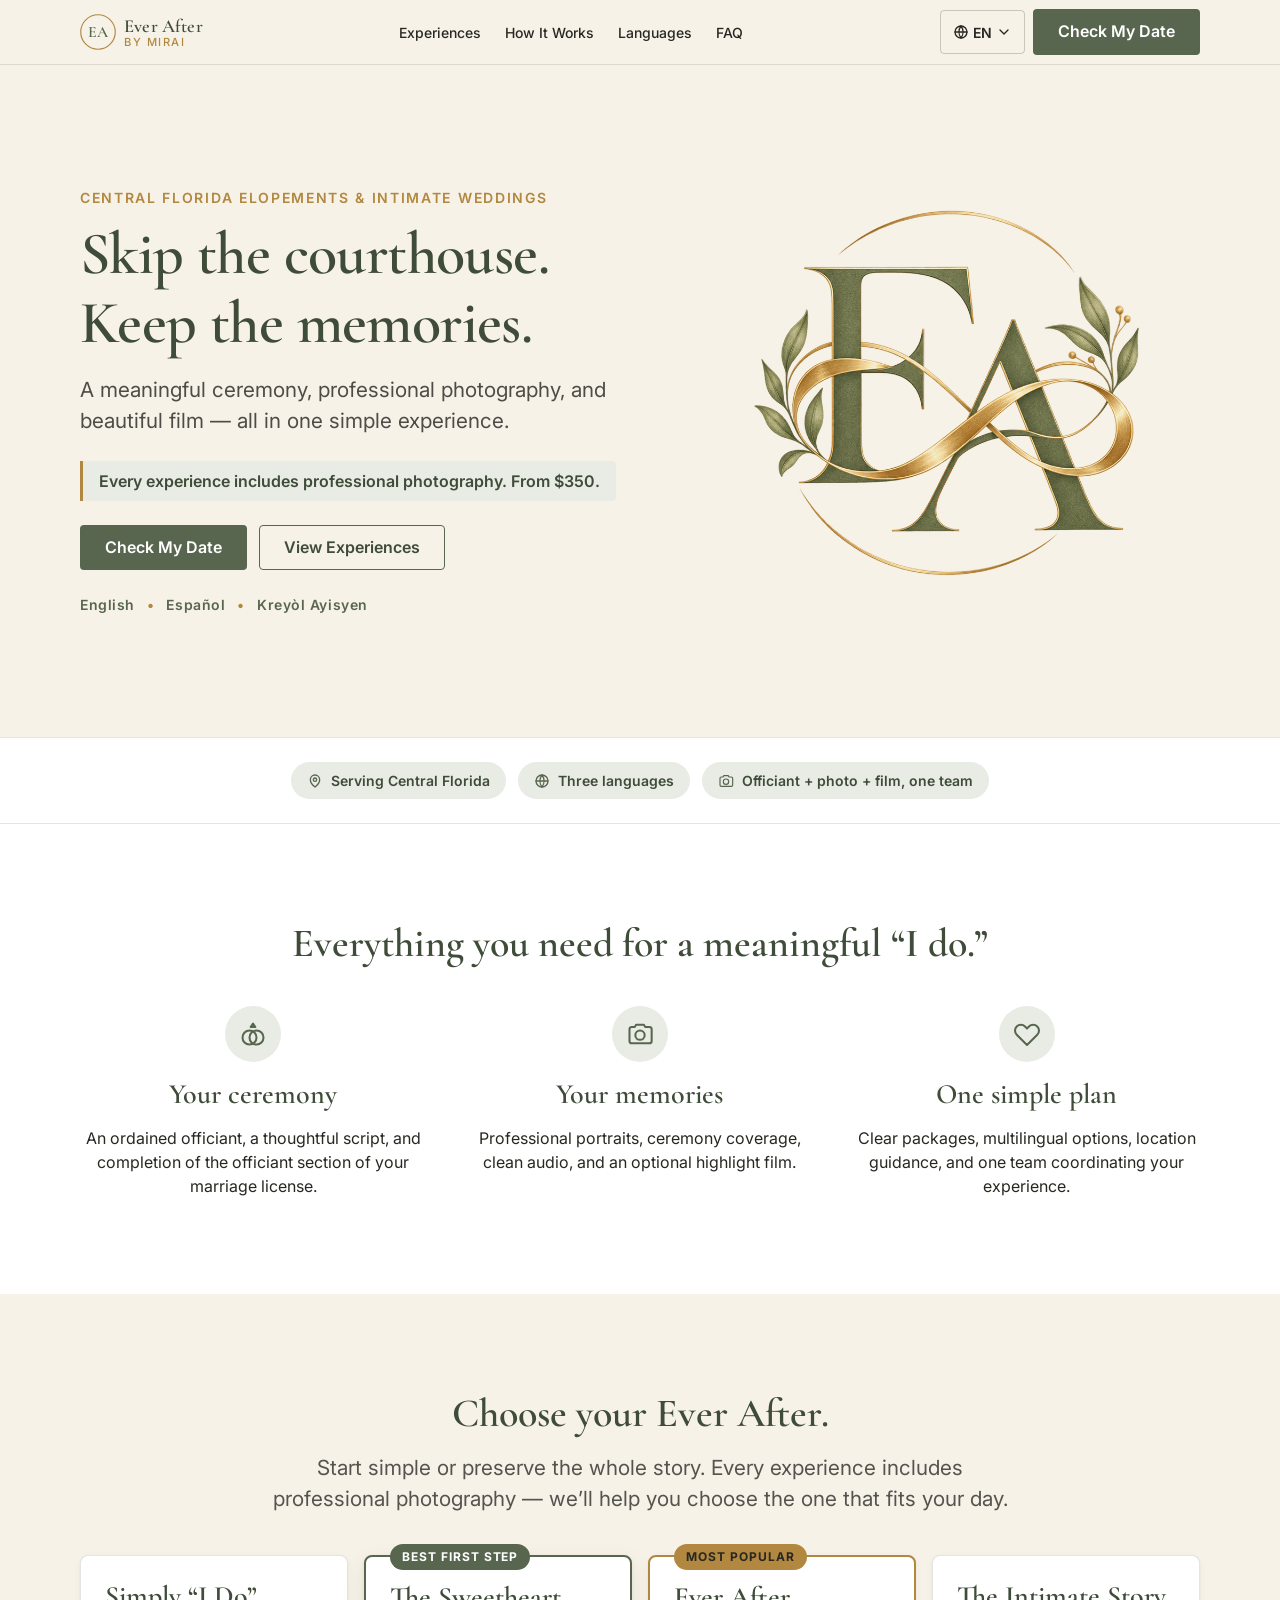
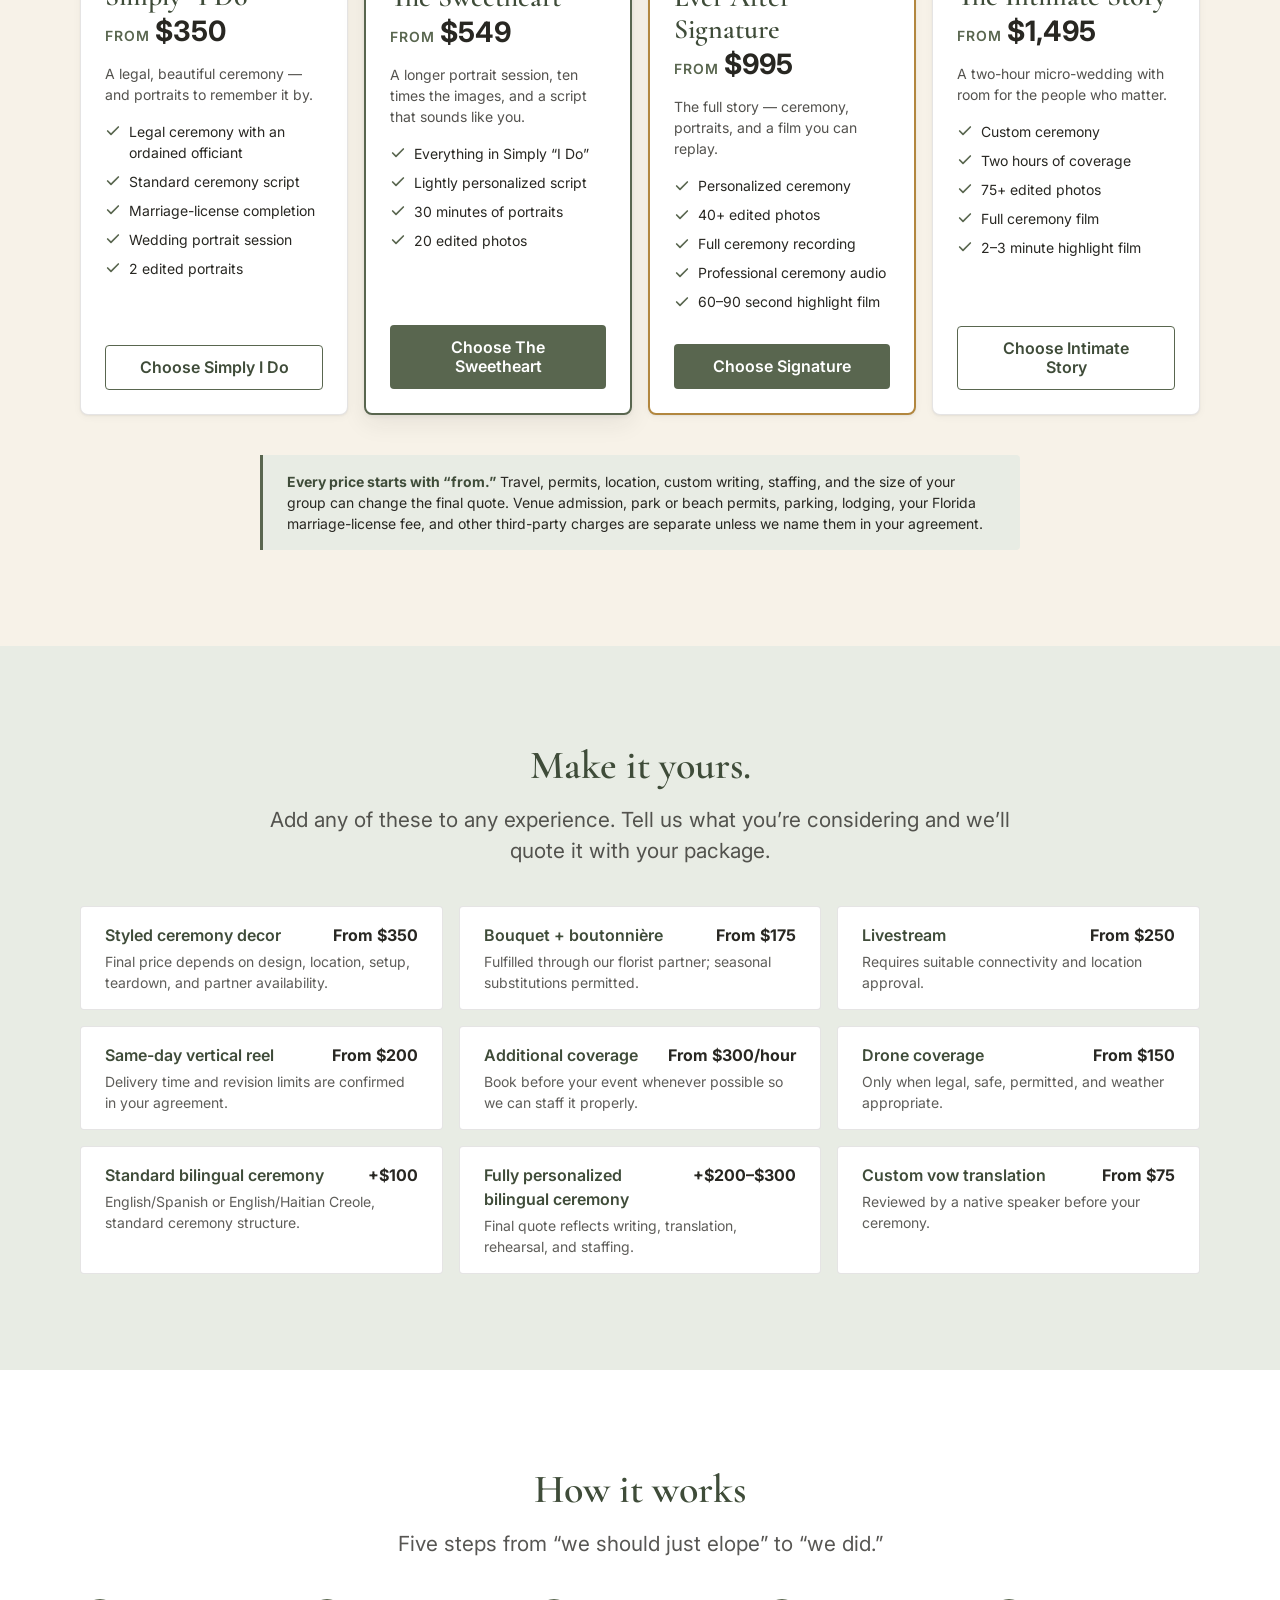
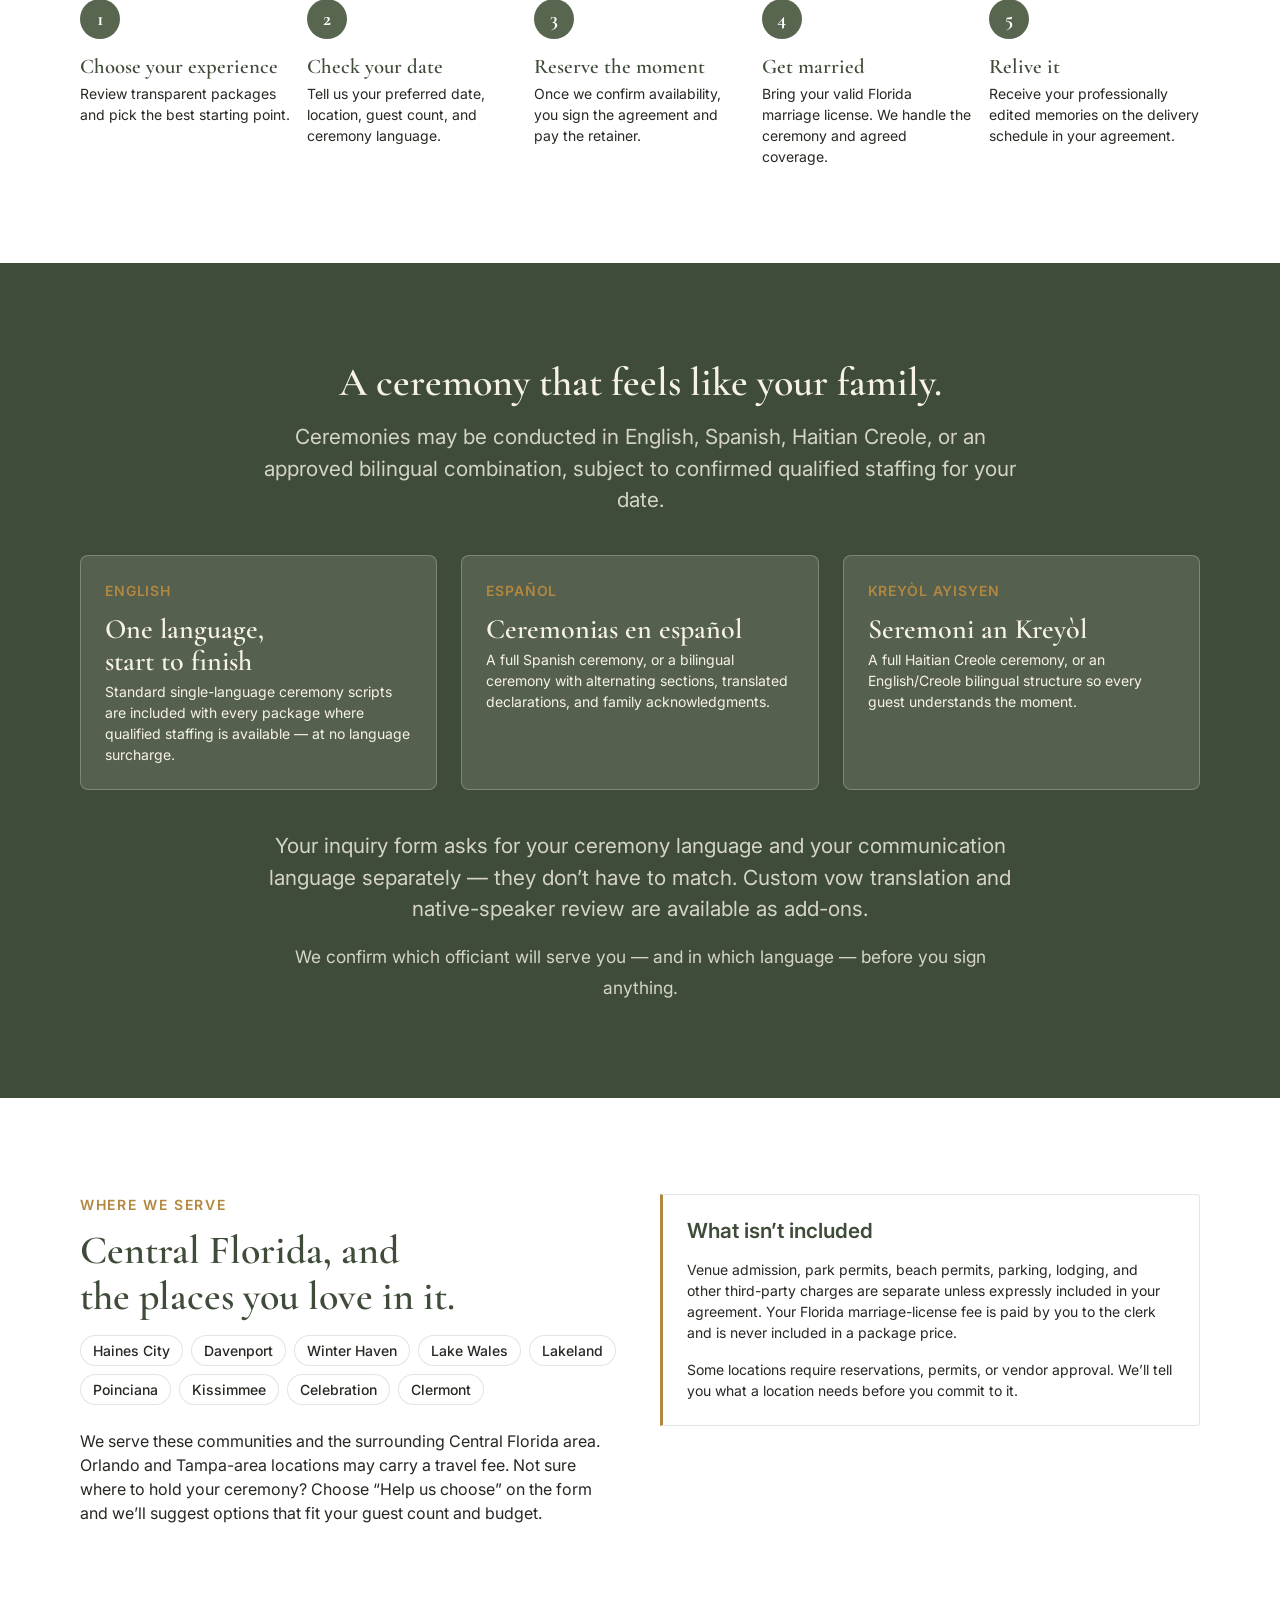
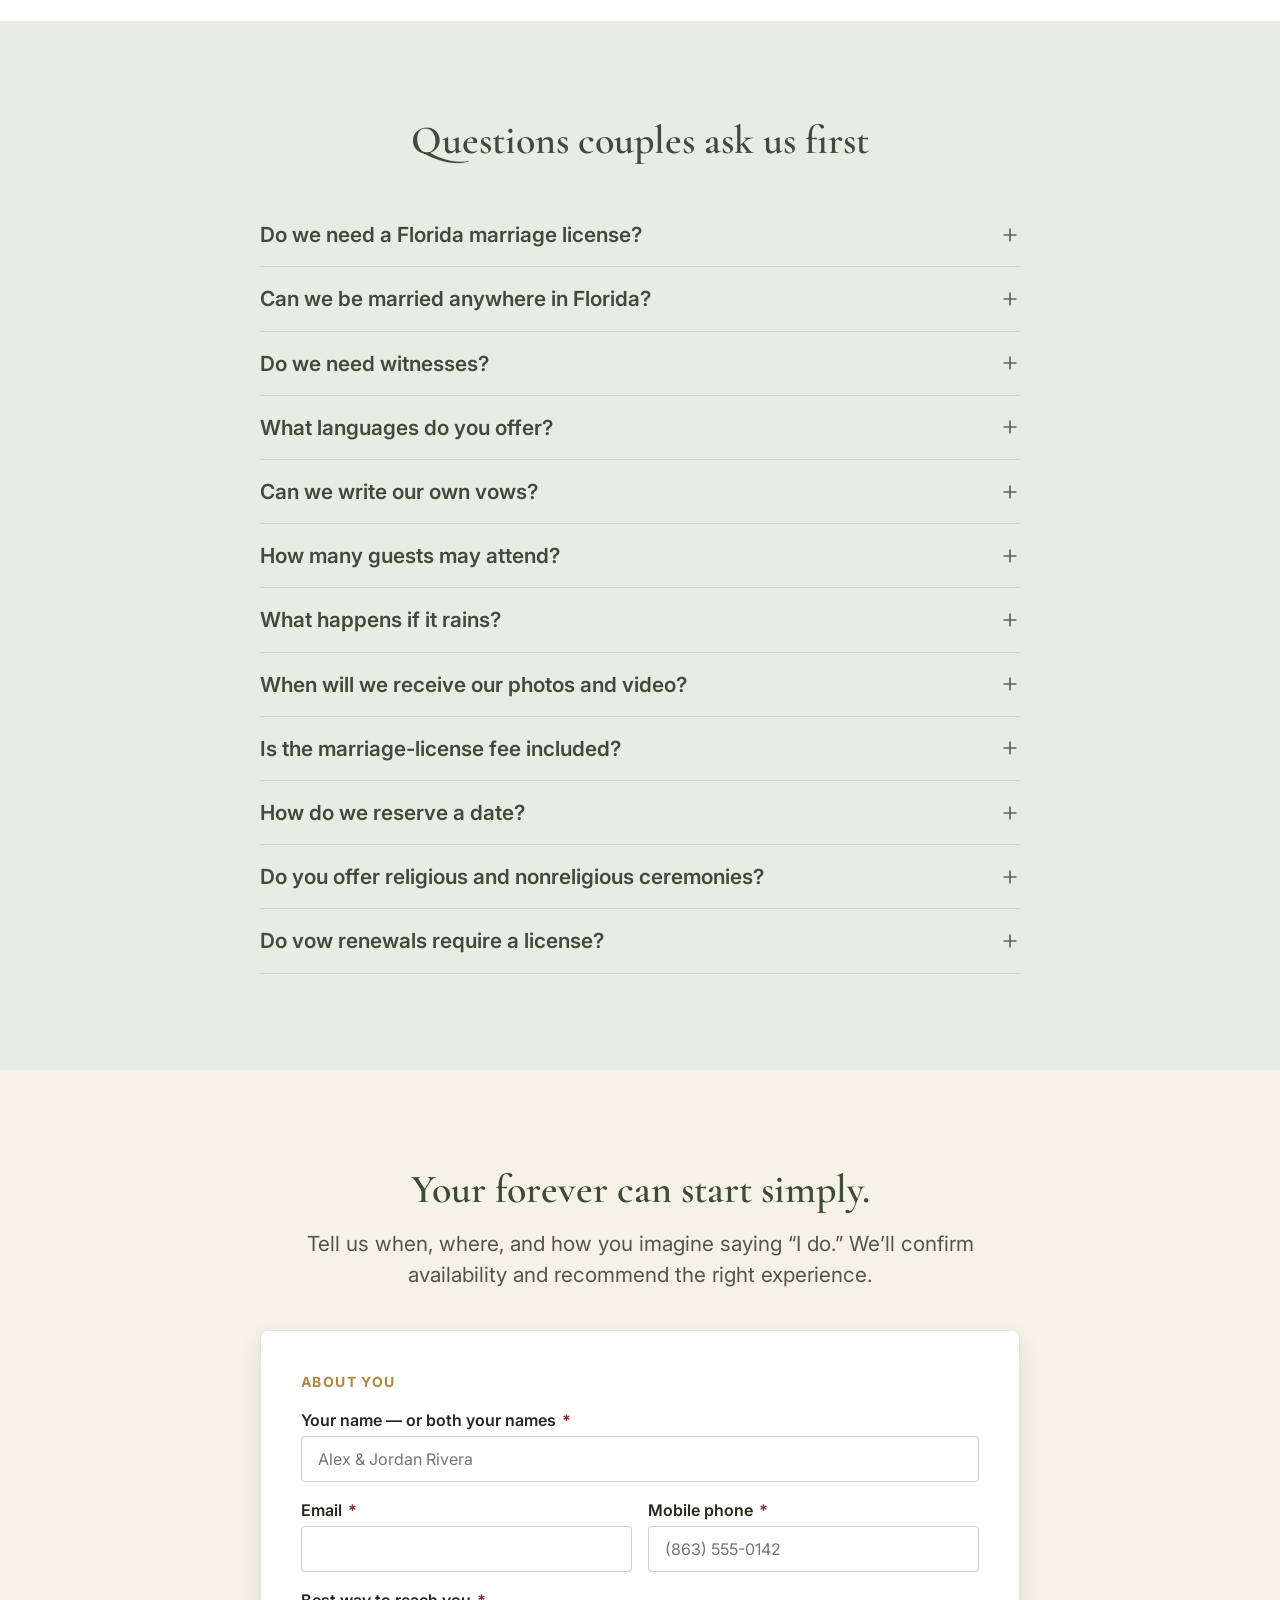
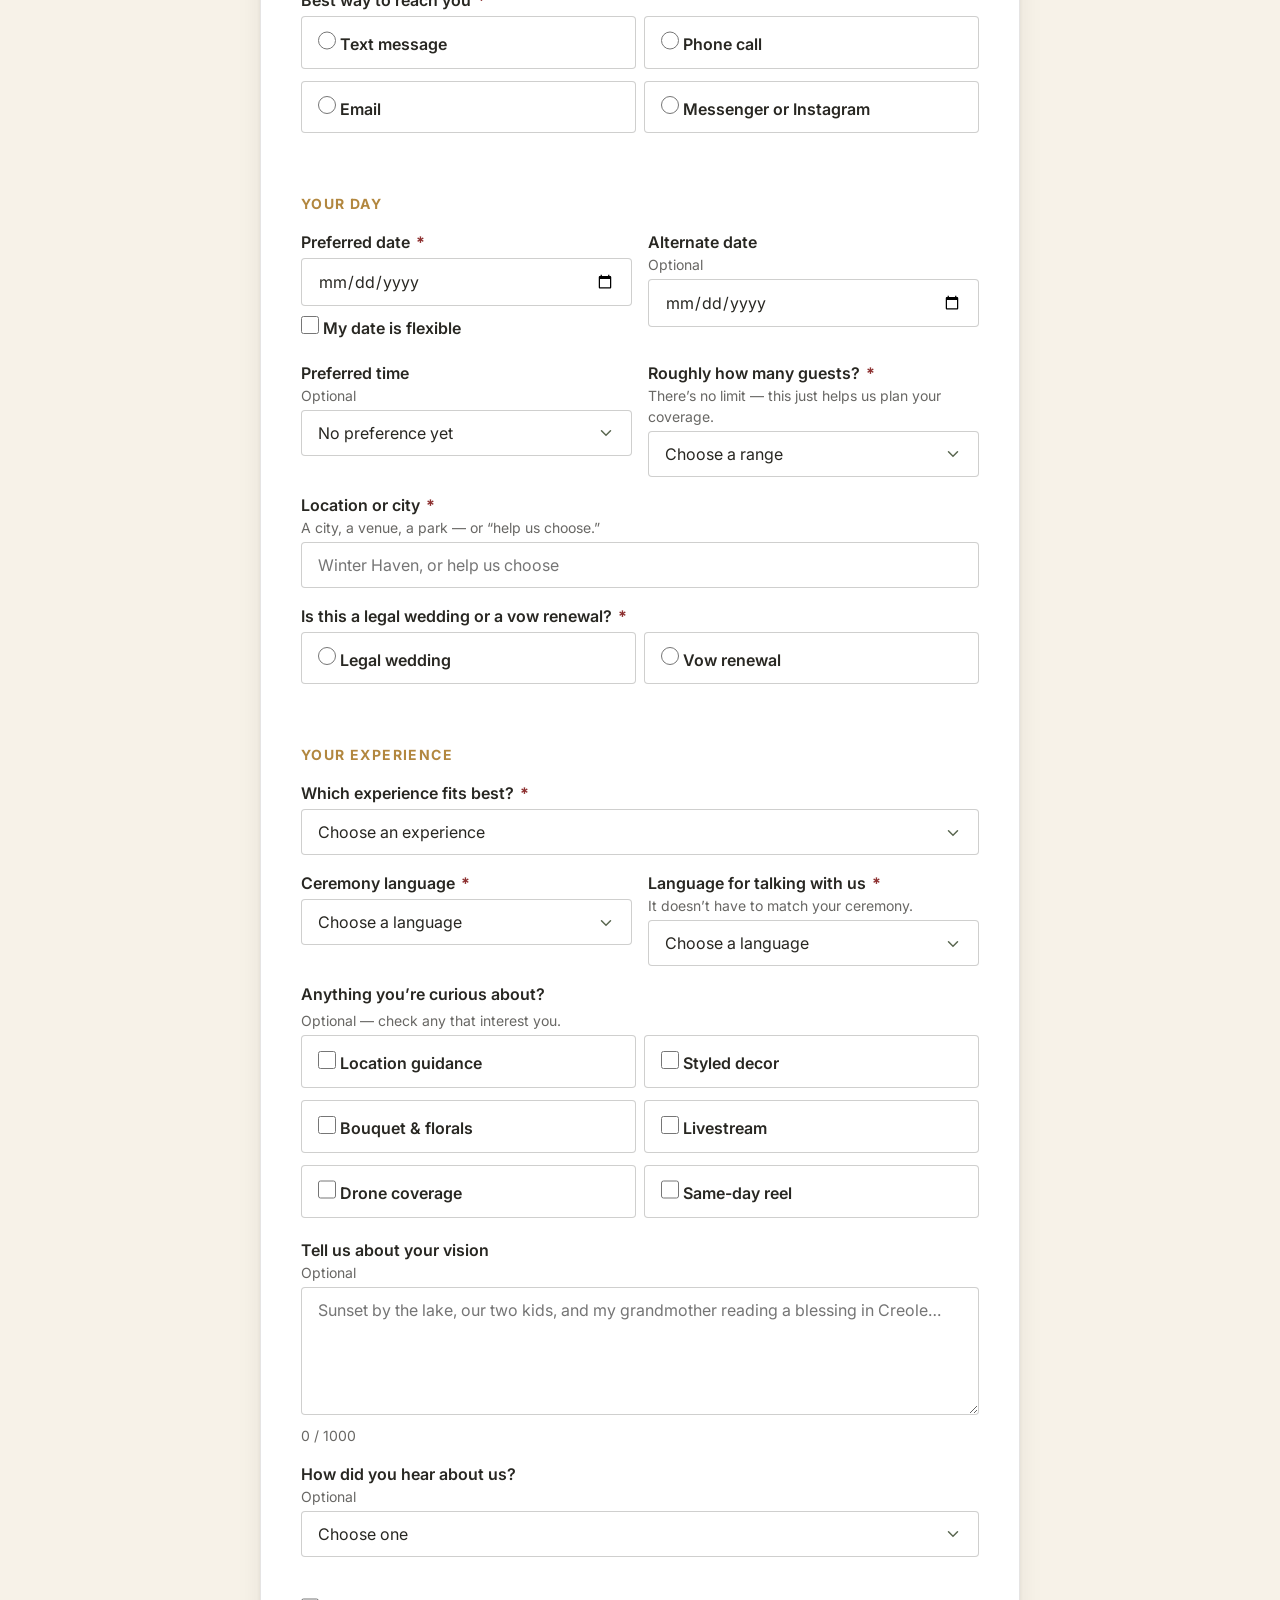
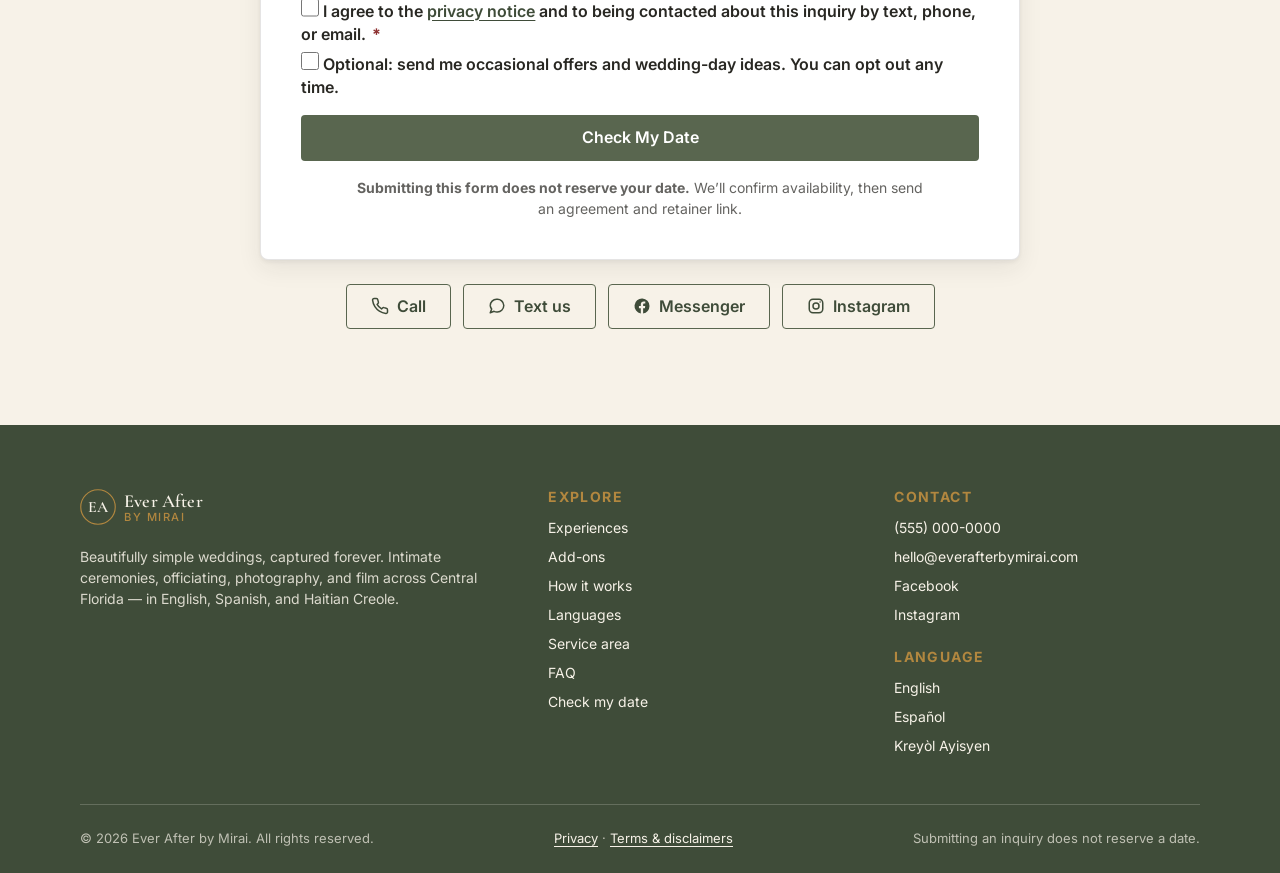
==== commit 8e074f12: "Remove preview build banners from customer-facing pages Removes the red PREVIEW BUILD banner from th" ====
--- a/index.html
+++ b/index.html
@@ -83,12 +83,6 @@
 
 <body data-page-type="landing">
 
-<!-- ==== DELETE BEFORE PRODUCTION (see PLACEHOLDERS.md) ==================== -->
-<div class="placeholder-banner">
-  <p>PREVIEW BUILD — contact details, imagery, and testimonials are placeholders. See PLACEHOLDERS.md.</p>
-</div>
-<!-- ======================================================================== -->
-
 <a class="skip-link" href="#main">Skip to content</a>
 
 <!-- Icon sprite -->
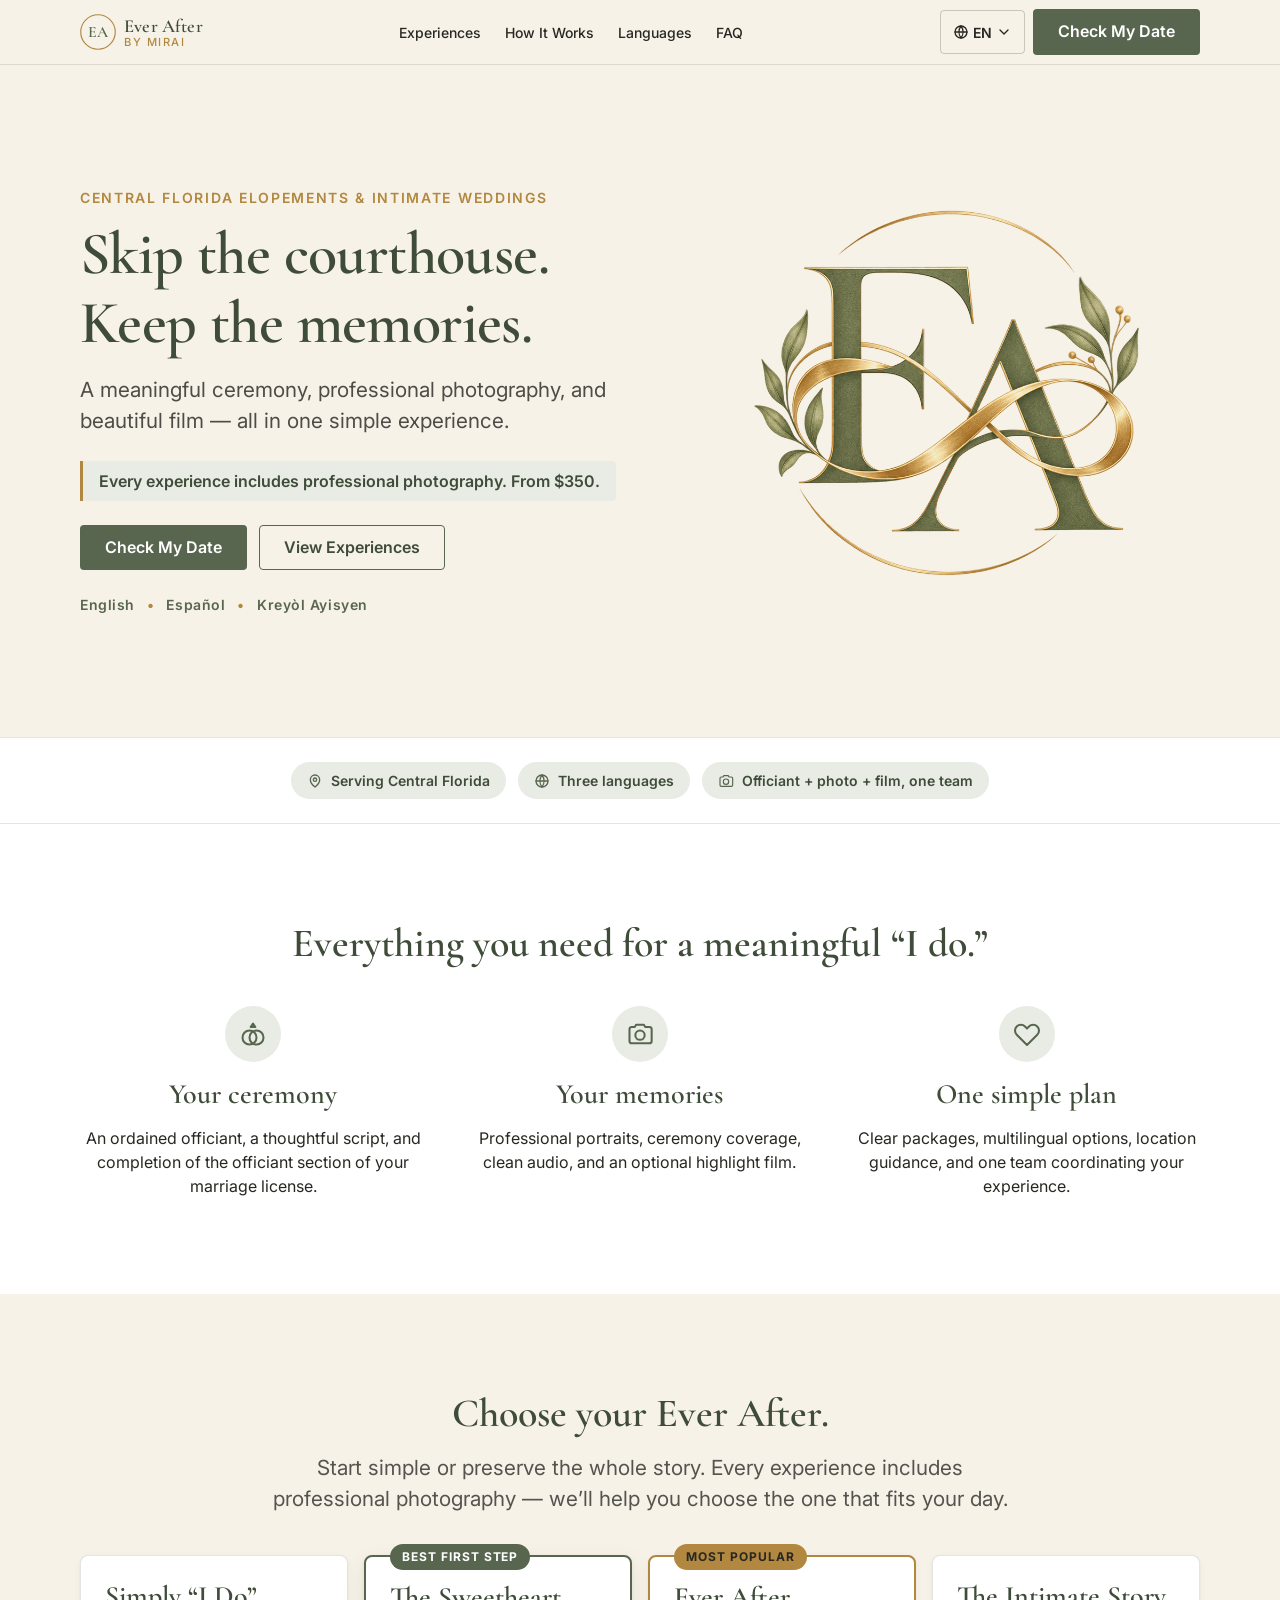
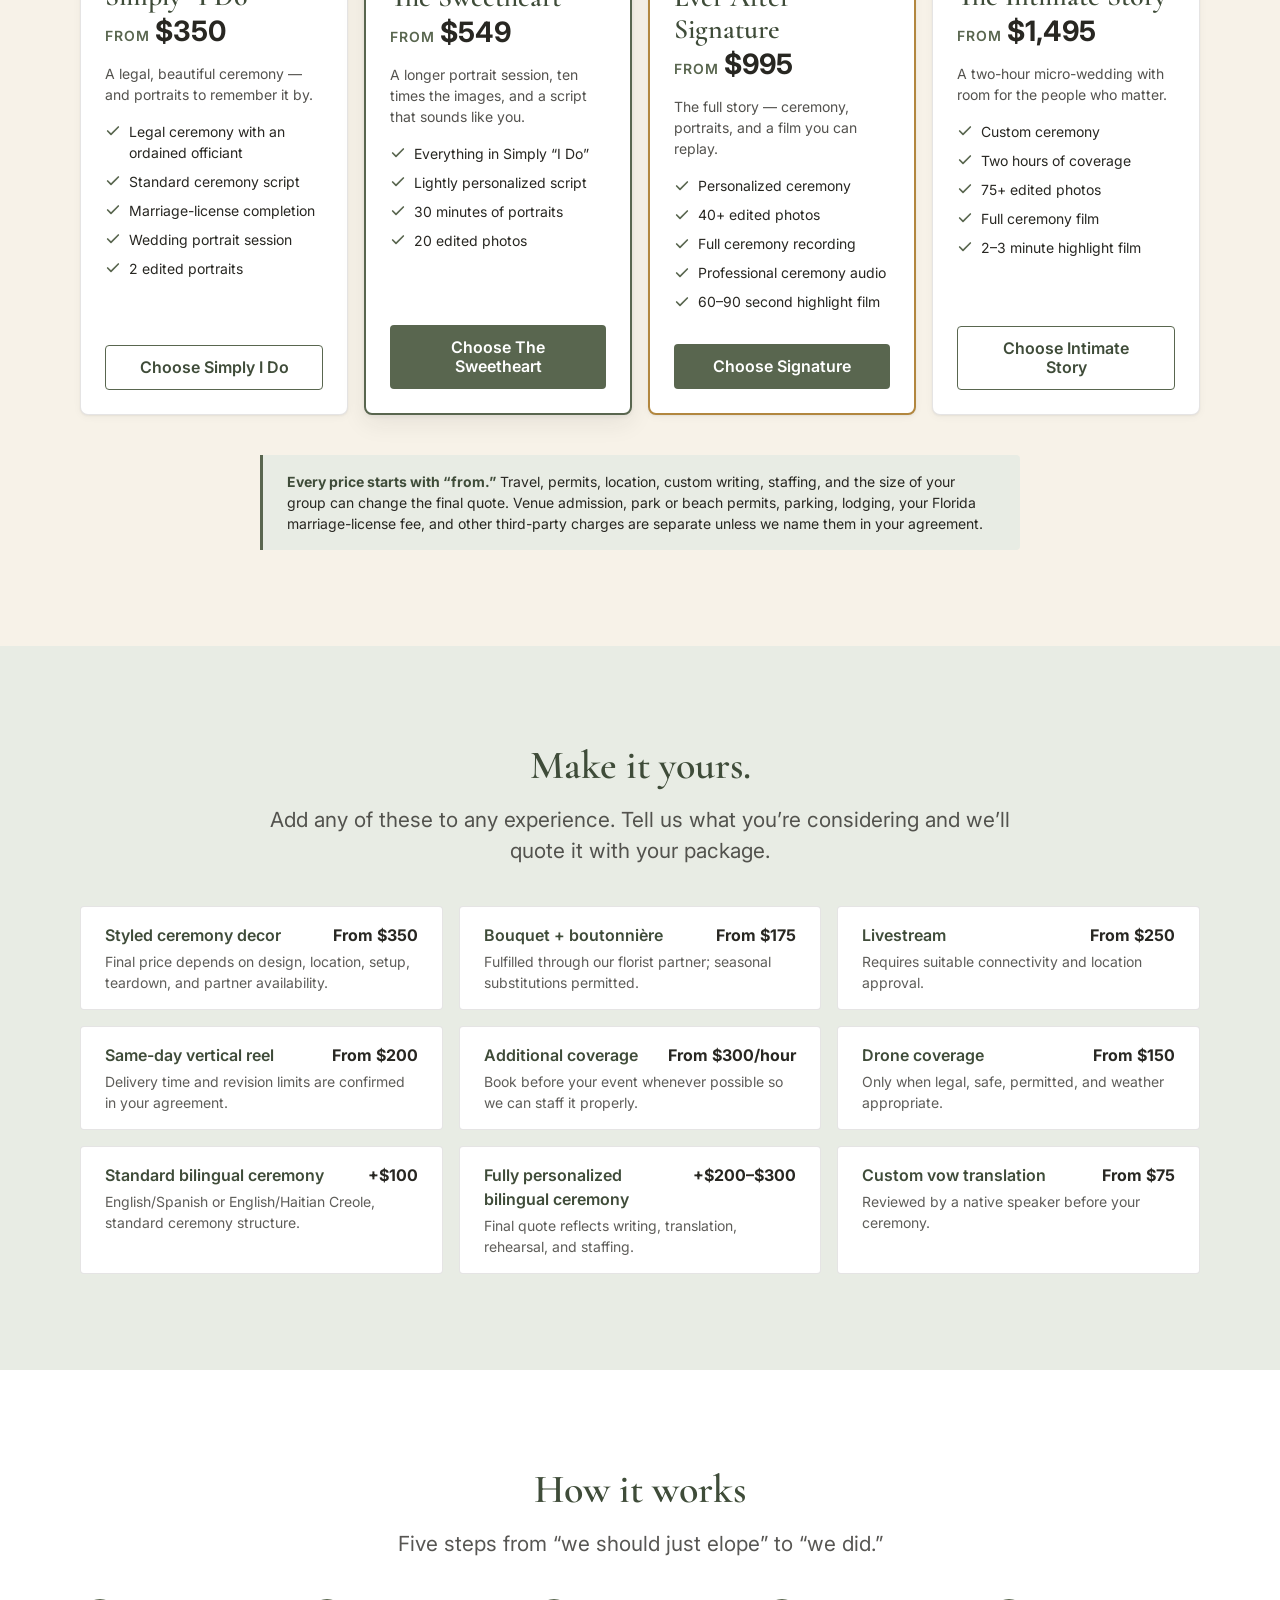
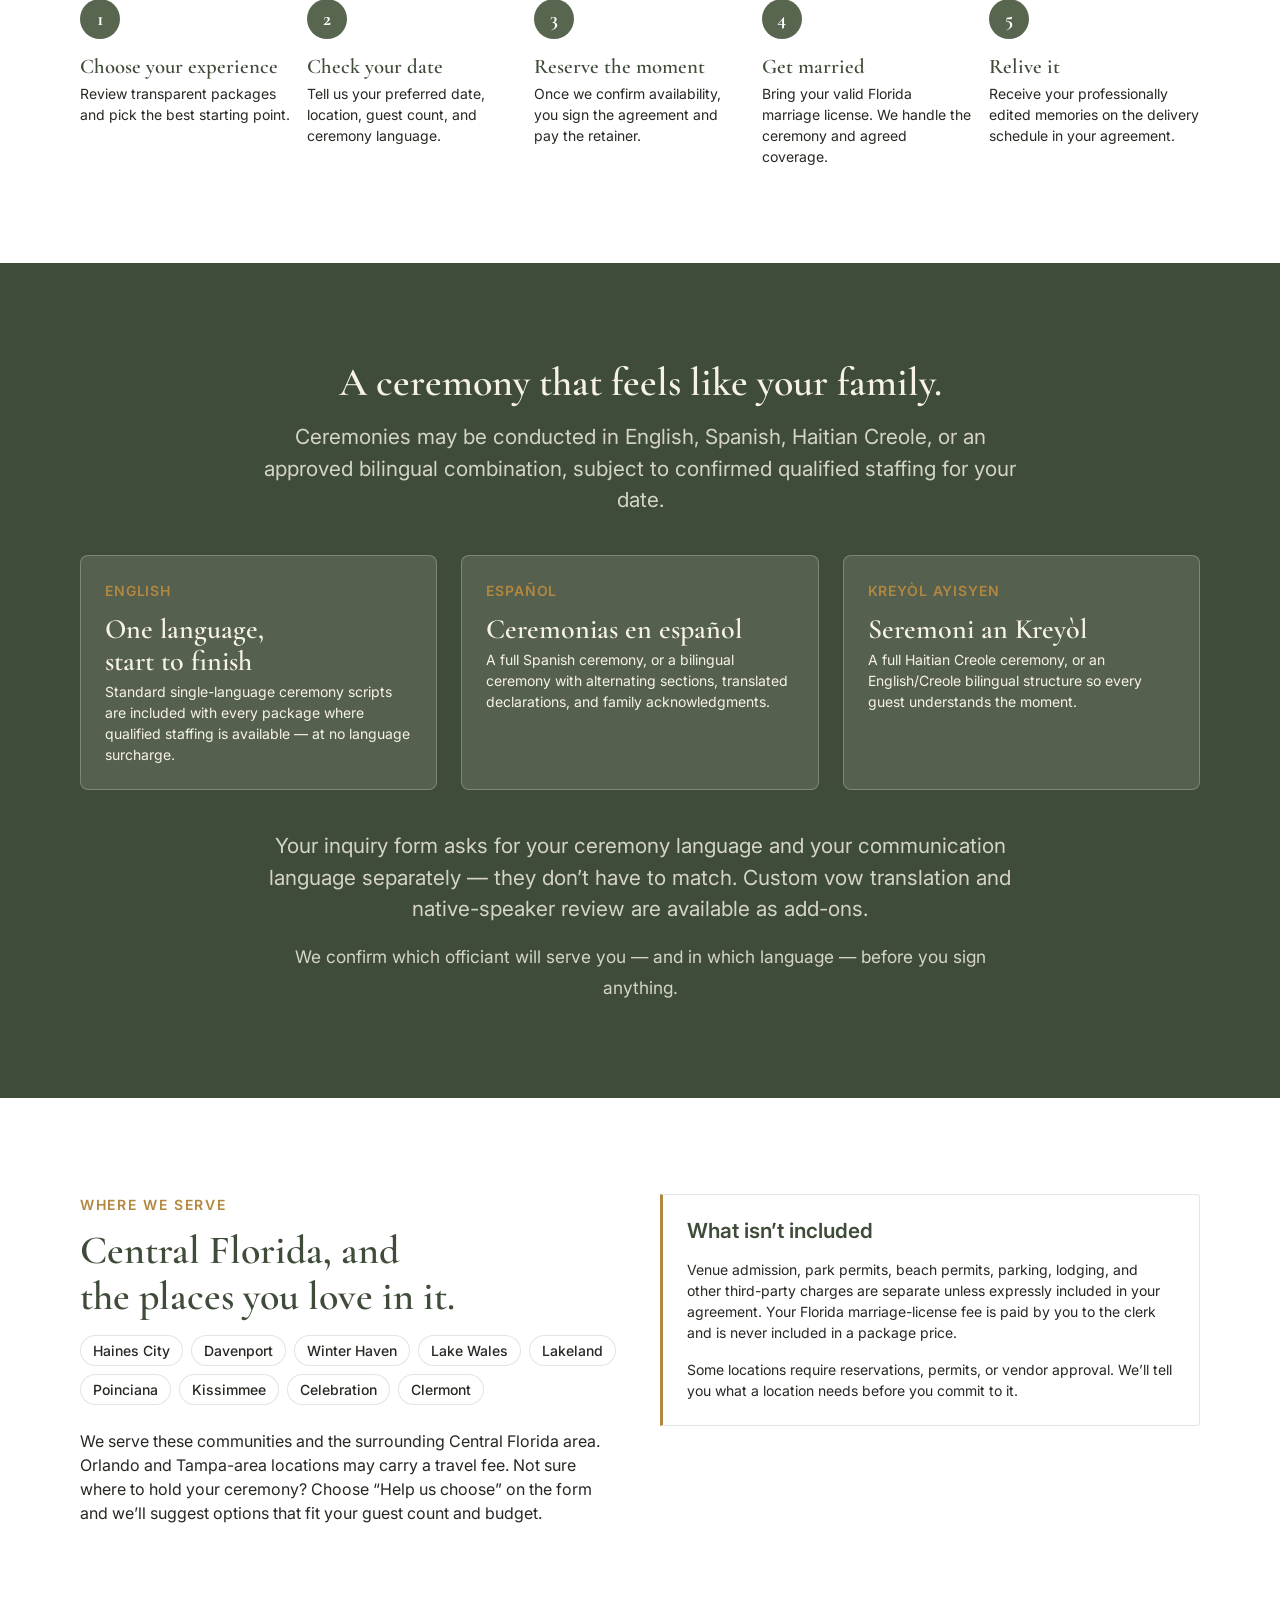
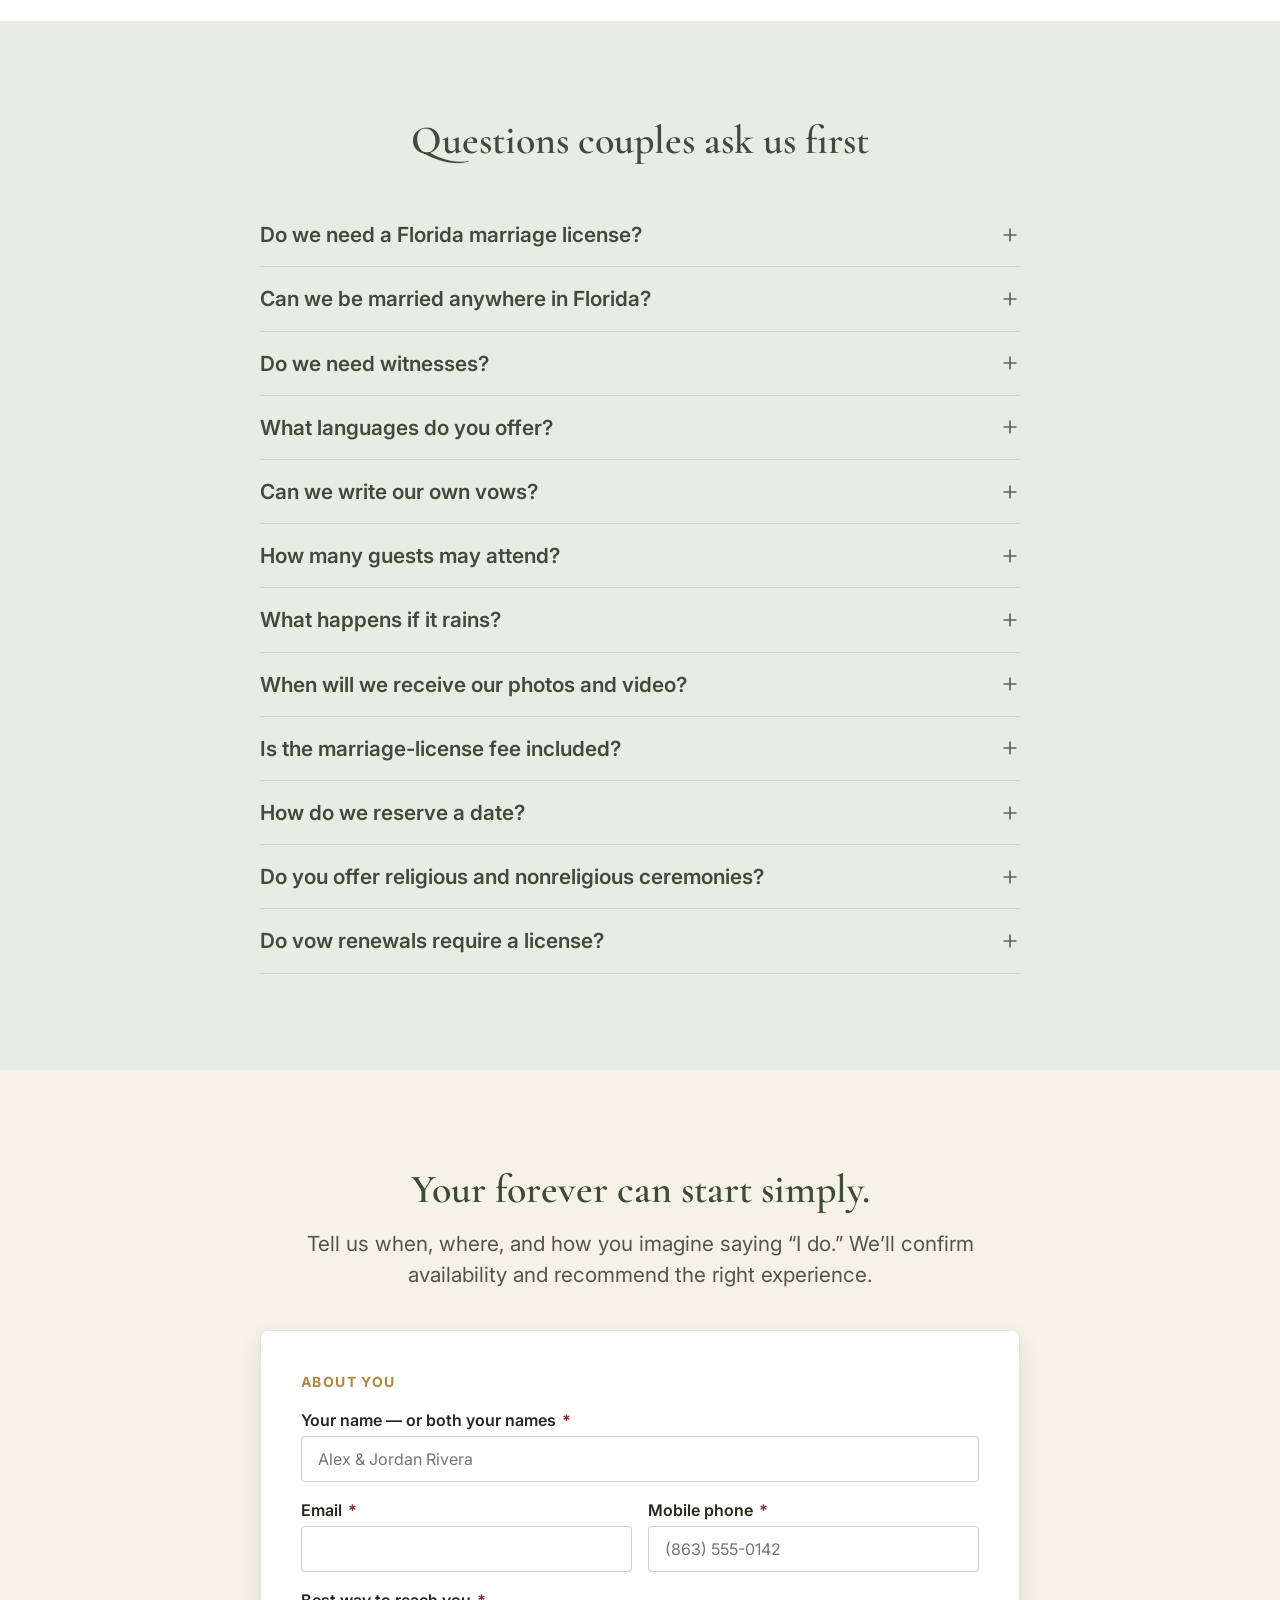
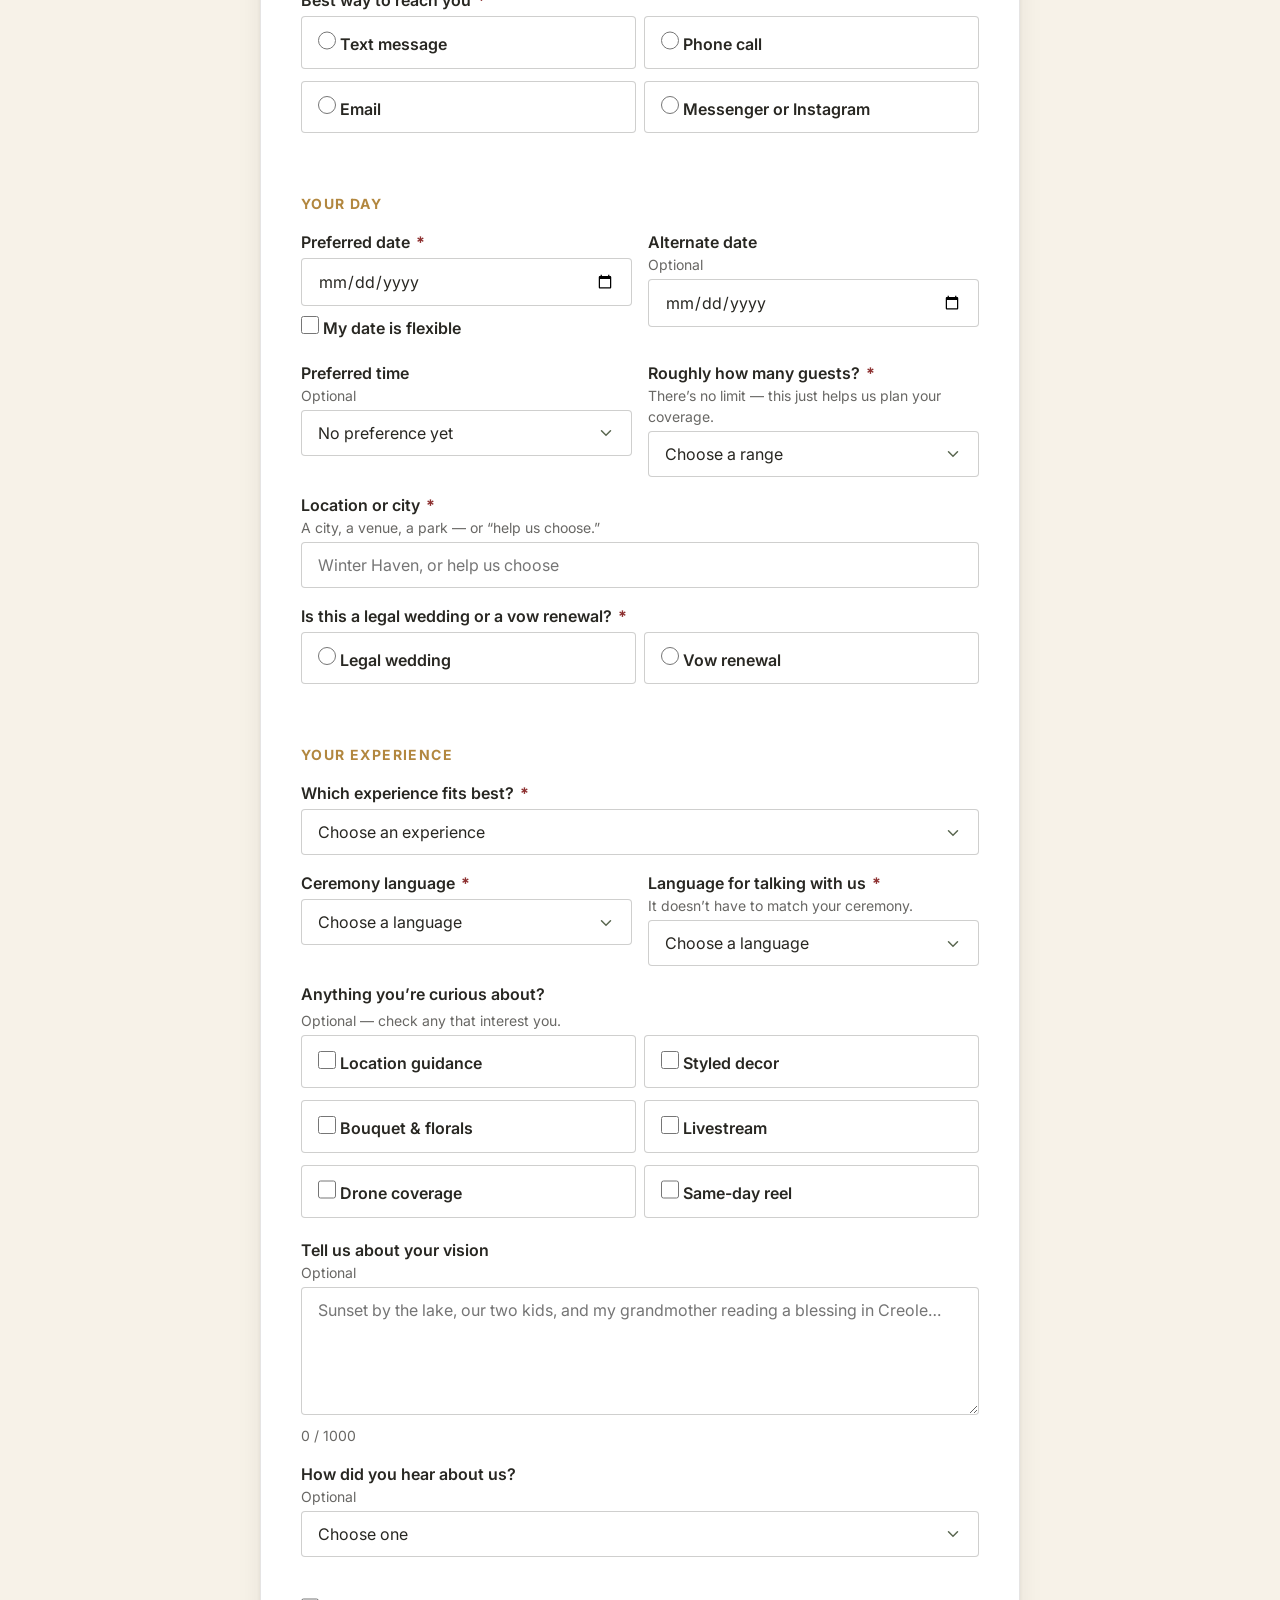
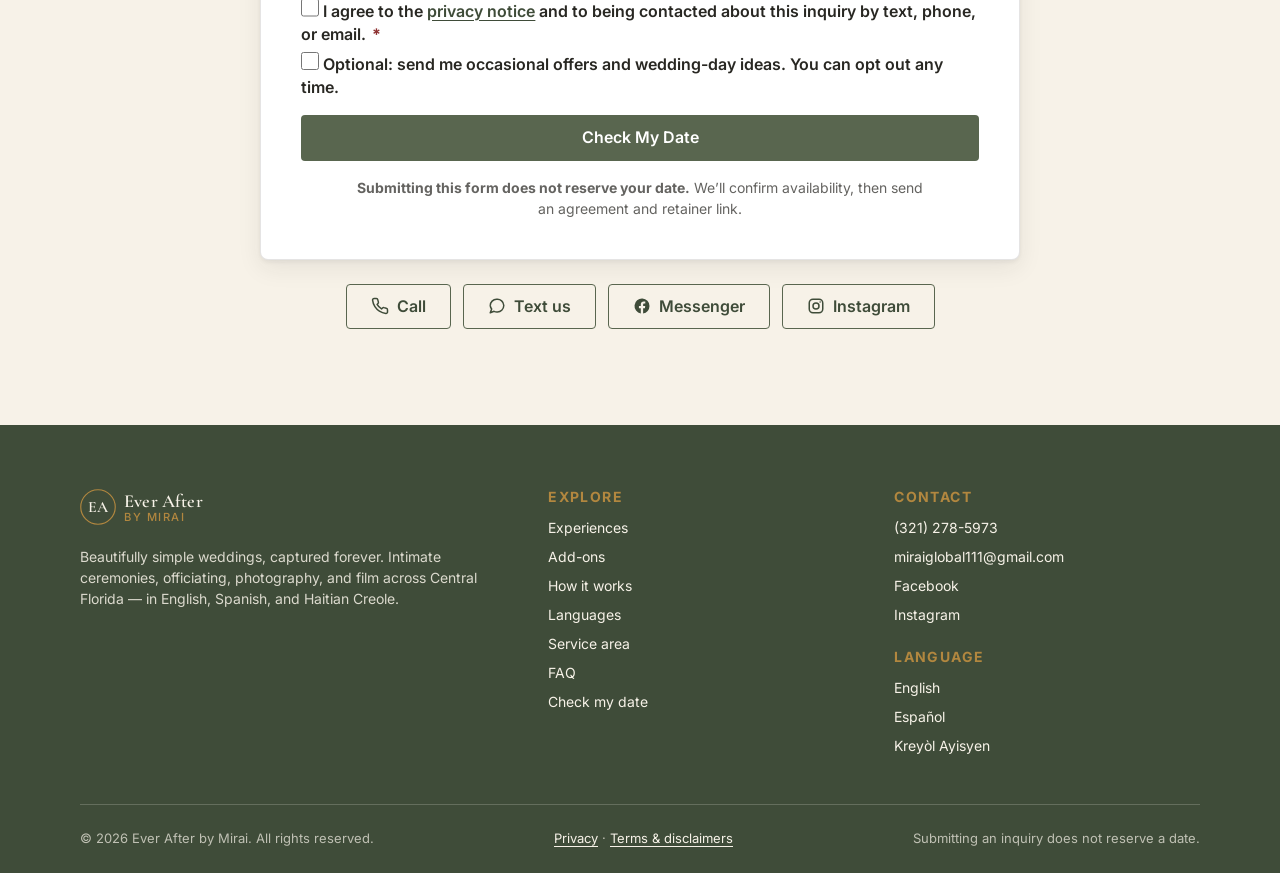
==== commit 6faa21a4: "Add real business phone and email Replaces the placeholder (555) 000-0000 and hello@everafterbymirai" ====
--- a/index.html
+++ b/index.html
@@ -57,8 +57,8 @@
   "url": "https://everafterbymirai.com/",
   "logo": "https://everafterbymirai.com/assets/icons/logo.svg",
   "image": "https://everafterbymirai.com/assets/images/og-card.jpg",
-  "telephone": "+1-555-000-0000",
-  "email": "hello@everafterbymirai.com",
+  "telephone": "+1-321-278-5973",
+  "email": "miraiglobal111@gmail.com",
   "availableLanguage": ["en", "es", "ht"],
   "areaServed": [
     { "@type": "City", "name": "Haines City", "addressRegion": "FL" },
@@ -763,8 +763,8 @@
         <h3>We couldn’t send your inquiry</h3>
         <p>Please try again. If it still doesn’t work, contact us directly — we don’t want to miss you.</p>
         <div class="btn-row">
-          <a class="btn btn--primary" href="tel:+15550000000" data-contact-channel="call" data-section="form-error">Call us</a>
-          <a class="btn btn--secondary" href="sms:+15550000000" data-contact-channel="text" data-section="form-error">Text us</a>
+          <a class="btn btn--primary" href="tel:+13212785973" data-contact-channel="call" data-section="form-error">Call us</a>
+          <a class="btn btn--secondary" href="sms:+13212785973" data-contact-channel="text" data-section="form-error">Text us</a>
         </div>
       </div>
 
@@ -1064,10 +1064,10 @@
 
     <!-- Low-friction direct paths for visitors not ready for the form (FR-015) -->
     <div class="contact-rail">
-      <a class="btn btn--secondary" href="tel:+15550000000" data-contact-channel="call" data-section="final-cta">
+      <a class="btn btn--secondary" href="tel:+13212785973" data-contact-channel="call" data-section="final-cta">
         <svg aria-hidden="true" focusable="false" width="18" height="18"><use href="#i-phone"></use></svg> Call
       </a>
-      <a class="btn btn--secondary" href="sms:+15550000000" data-contact-channel="text" data-section="final-cta">
+      <a class="btn btn--secondary" href="sms:+13212785973" data-contact-channel="text" data-section="final-cta">
         <svg aria-hidden="true" focusable="false" width="18" height="18"><use href="#i-chat"></use></svg> Text us
       </a>
       <a class="btn btn--secondary" href="https://m.me/everafterbymirai" data-contact-channel="messenger" data-section="final-cta" rel="noopener">
@@ -1121,8 +1121,8 @@
       <div>
         <h3>Contact</h3>
         <ul class="footer-list">
-          <li><a href="tel:+15550000000" data-contact-channel="call" data-section="footer">(555) 000-0000</a></li>
-          <li><a href="mailto:hello@everafterbymirai.com" data-contact-channel="email" data-section="footer">hello@everafterbymirai.com</a></li>
+          <li><a href="tel:+13212785973" data-contact-channel="call" data-section="footer">(321) 278-5973</a></li>
+          <li><a href="mailto:miraiglobal111@gmail.com" data-contact-channel="email" data-section="footer">miraiglobal111@gmail.com</a></li>
           <li><a href="https://www.facebook.com/everafterbymirai" data-contact-channel="facebook" data-section="footer" rel="noopener">Facebook</a></li>
           <li><a href="https://www.instagram.com/everafterbymirai" data-contact-channel="instagram" data-section="footer" rel="noopener">Instagram</a></li>
         </ul>
@@ -1150,7 +1150,7 @@
 <!-- Sticky mobile inquiry bar §12.4 -->
 <div class="sticky-cta" data-sticky-cta>
   <a class="btn btn--primary" href="#inquiry">Check My Date</a>
-  <a class="btn btn--secondary" href="sms:+15550000000" data-contact-channel="text" data-section="sticky-bar" aria-label="Text us">
+  <a class="btn btn--secondary" href="sms:+13212785973" data-contact-channel="text" data-section="sticky-bar" aria-label="Text us">
     <svg aria-hidden="true" focusable="false" width="20" height="20"><use href="#i-chat"></use></svg>
   </a>
 </div>
